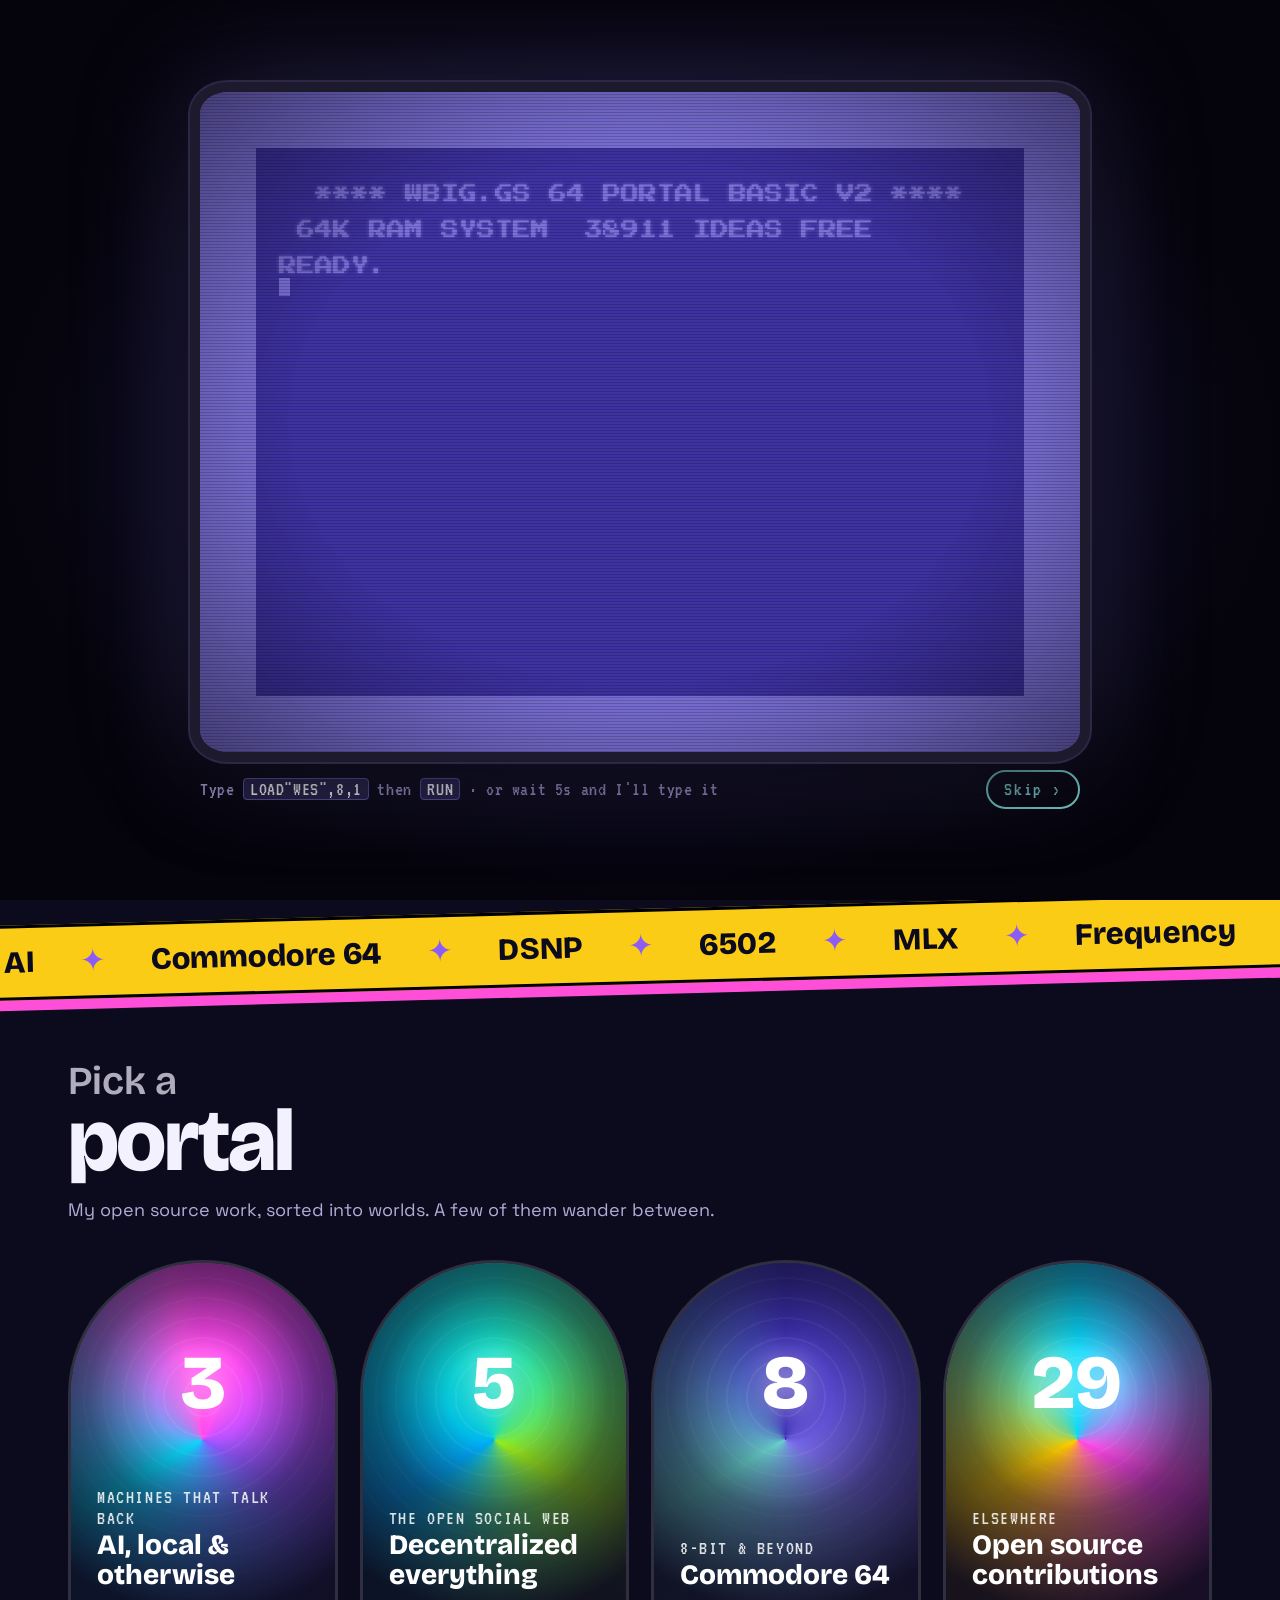
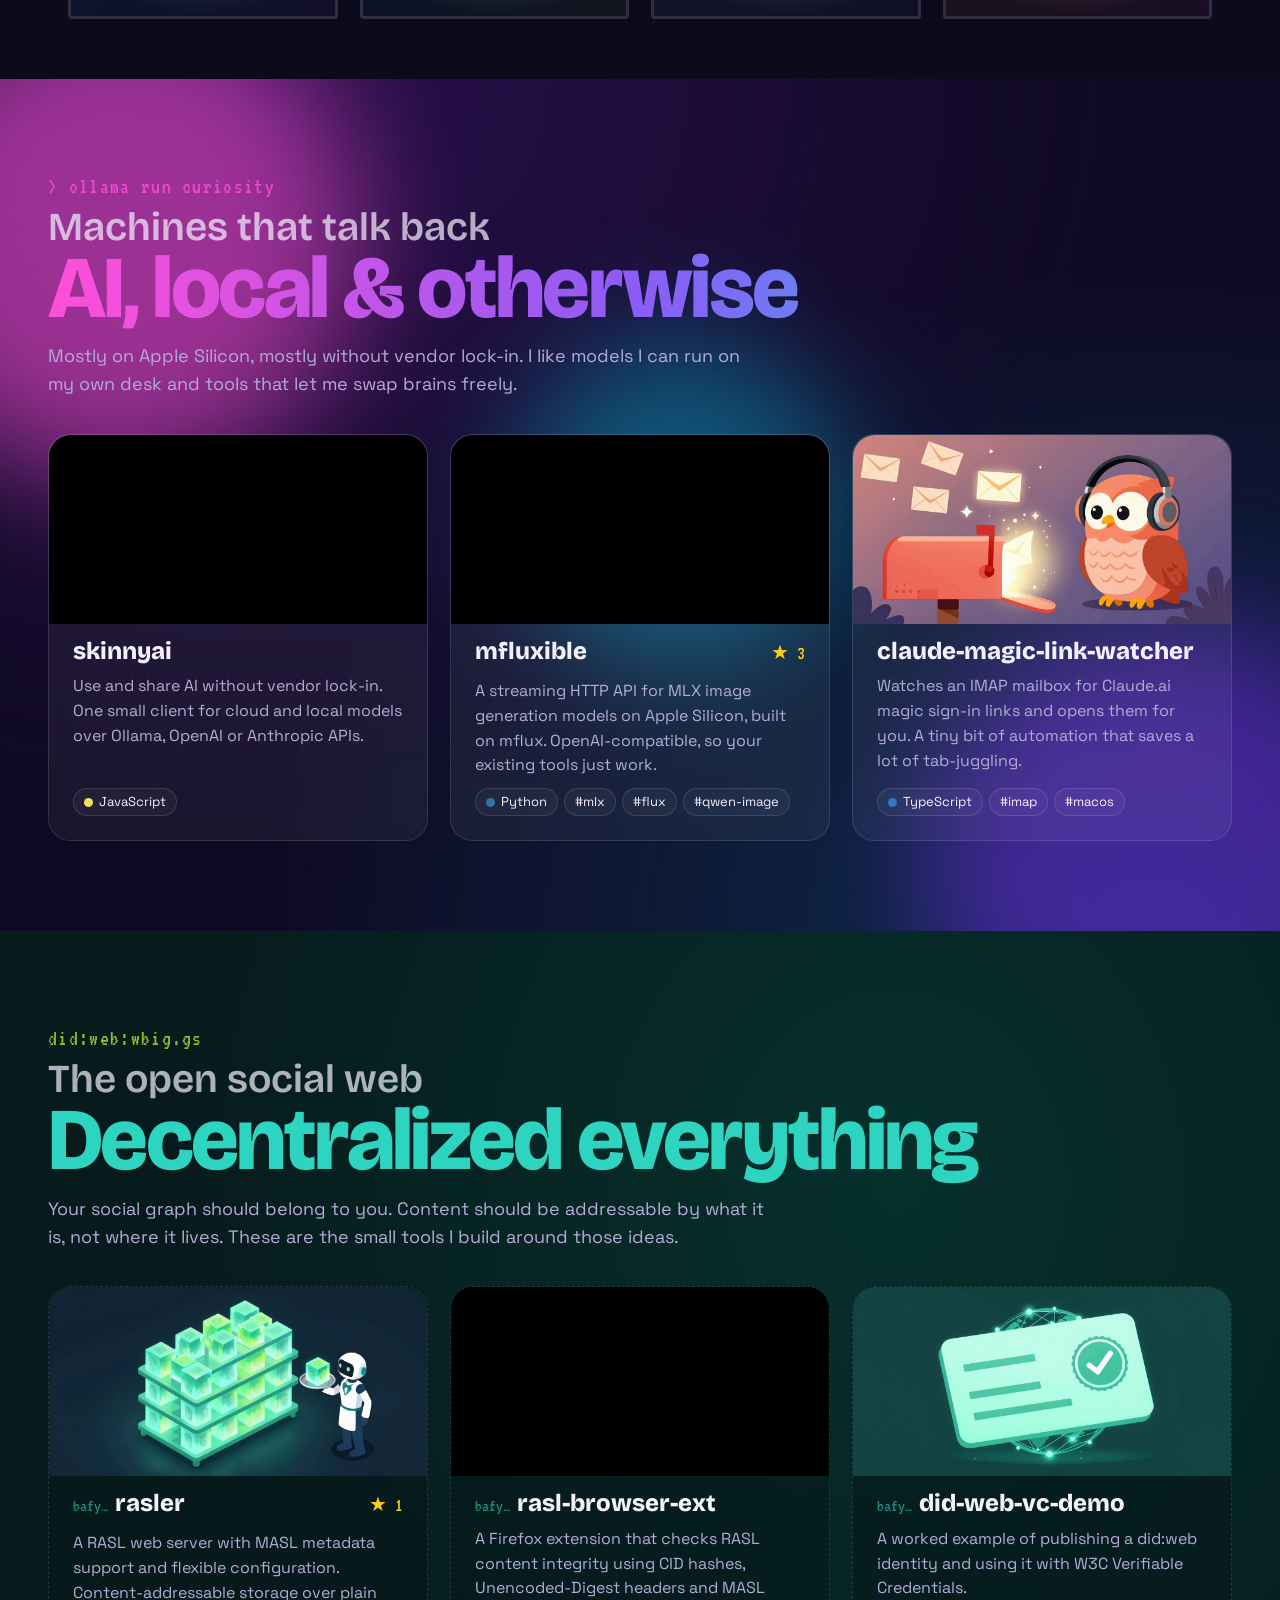
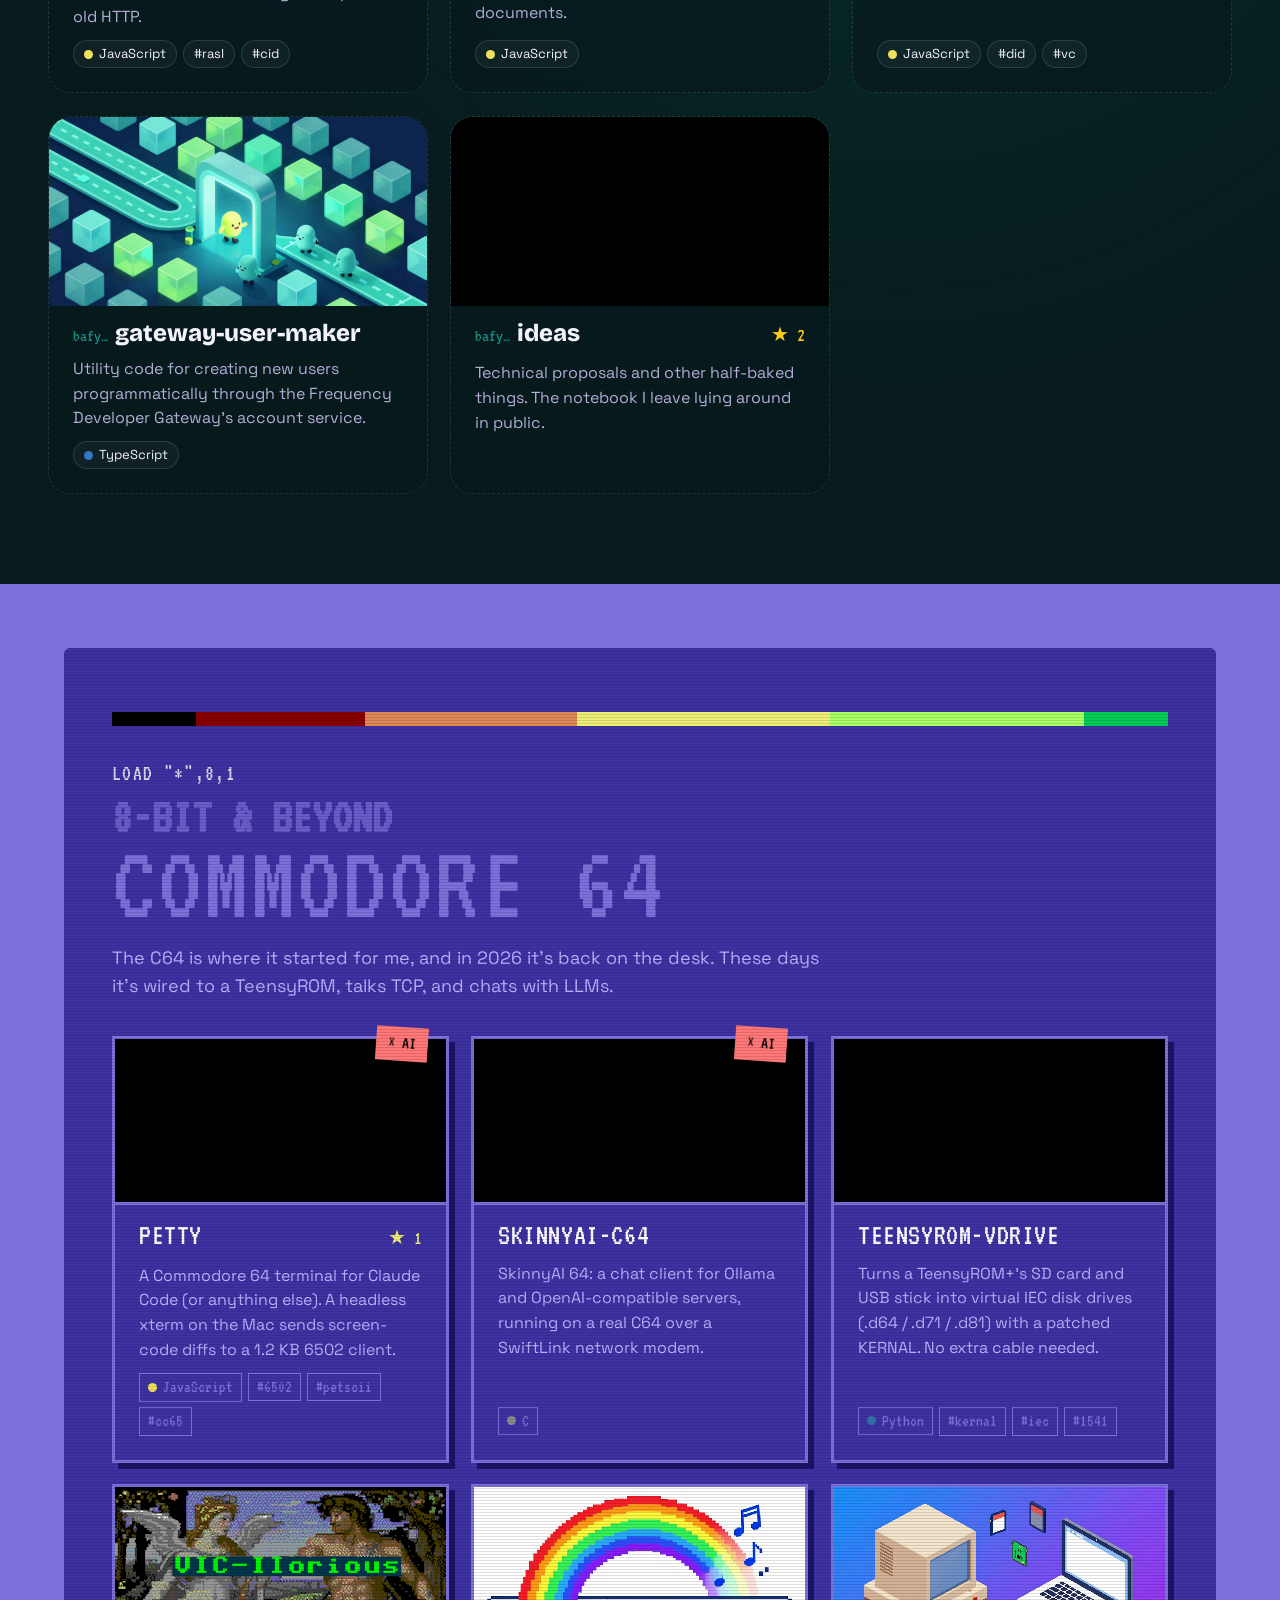
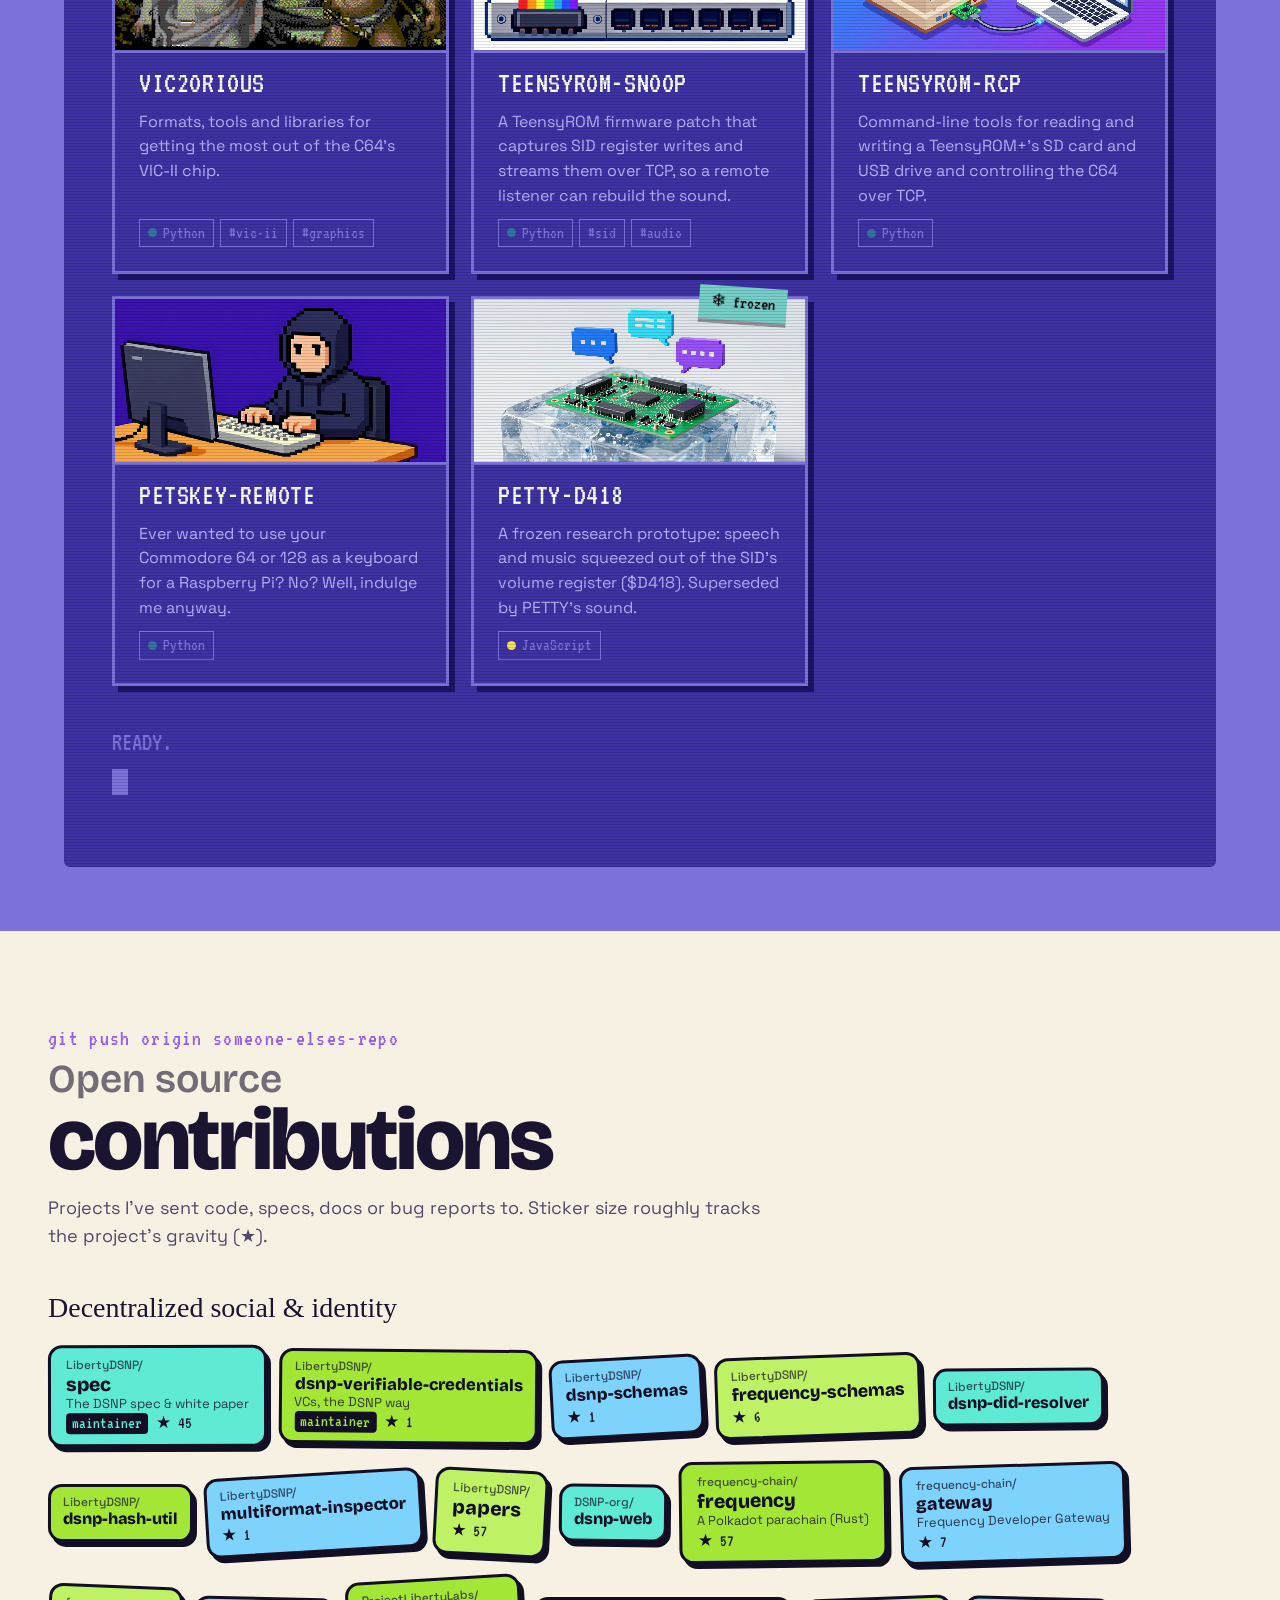
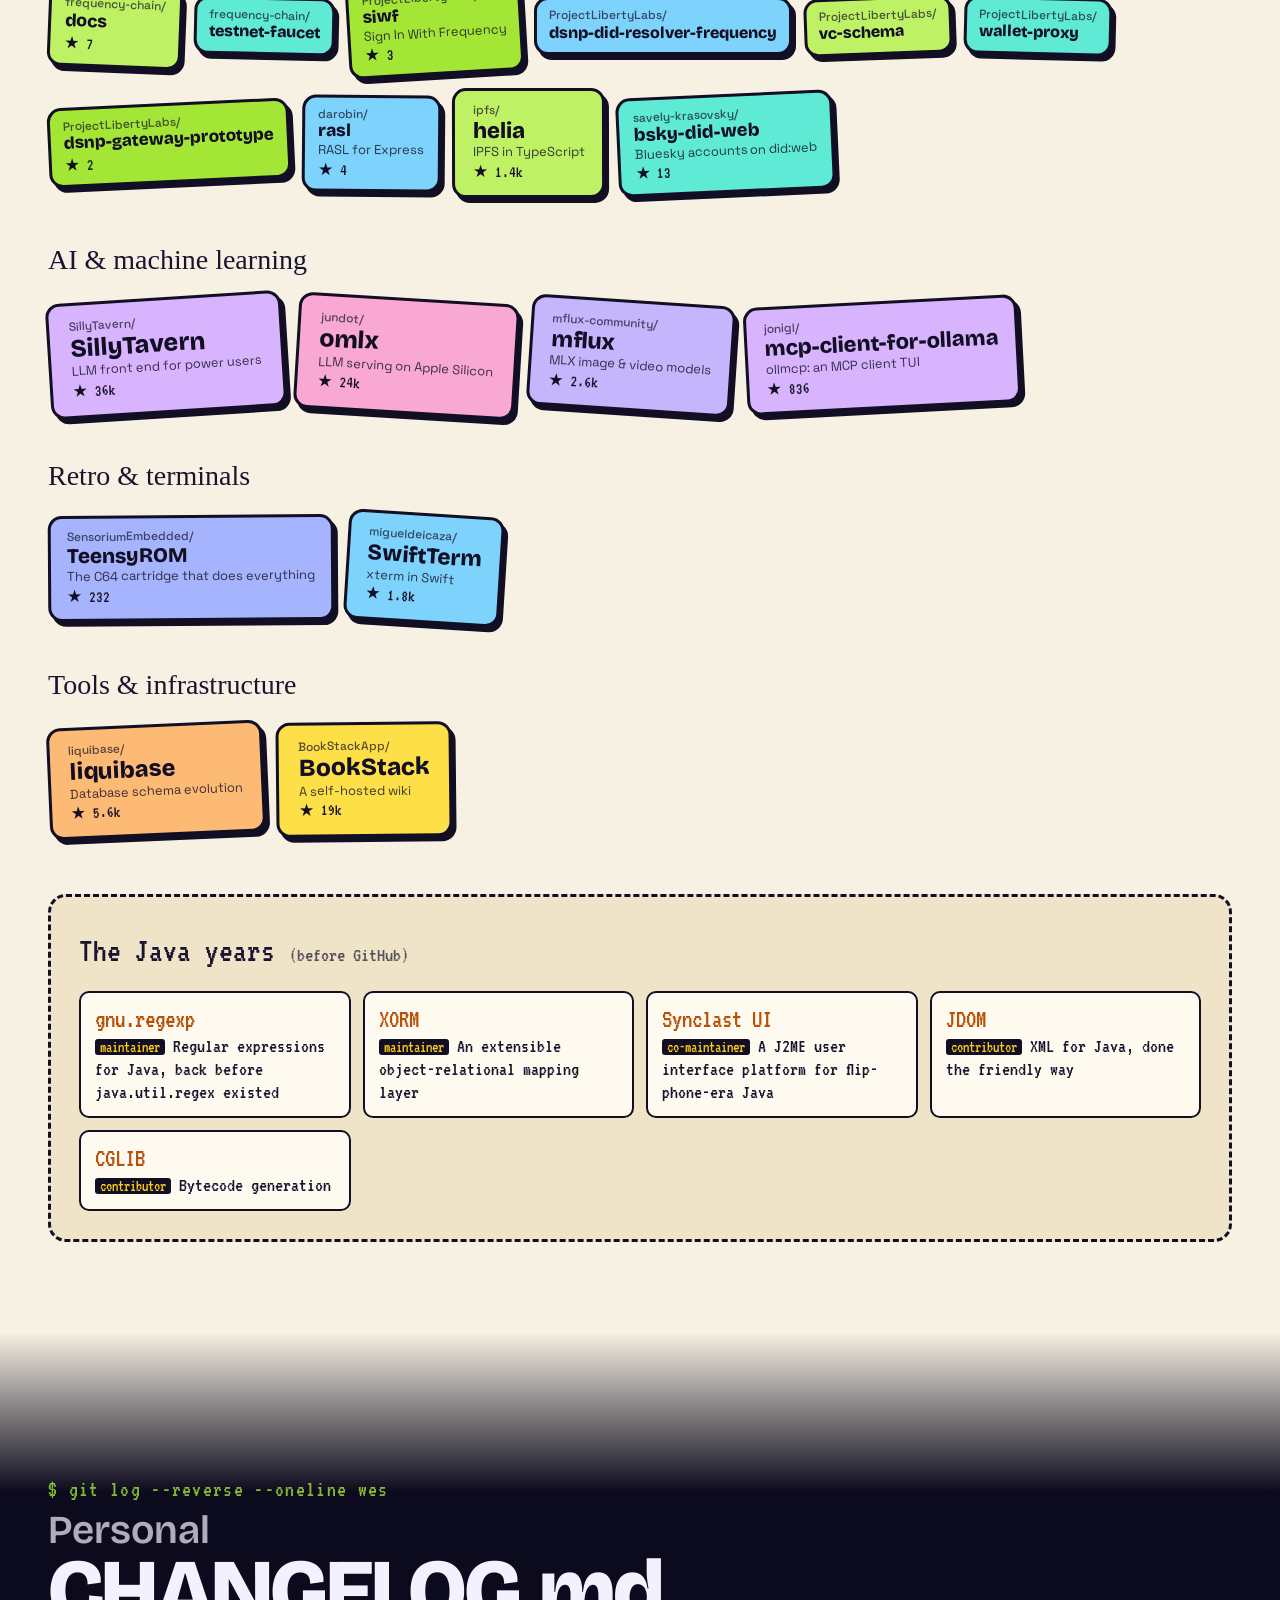
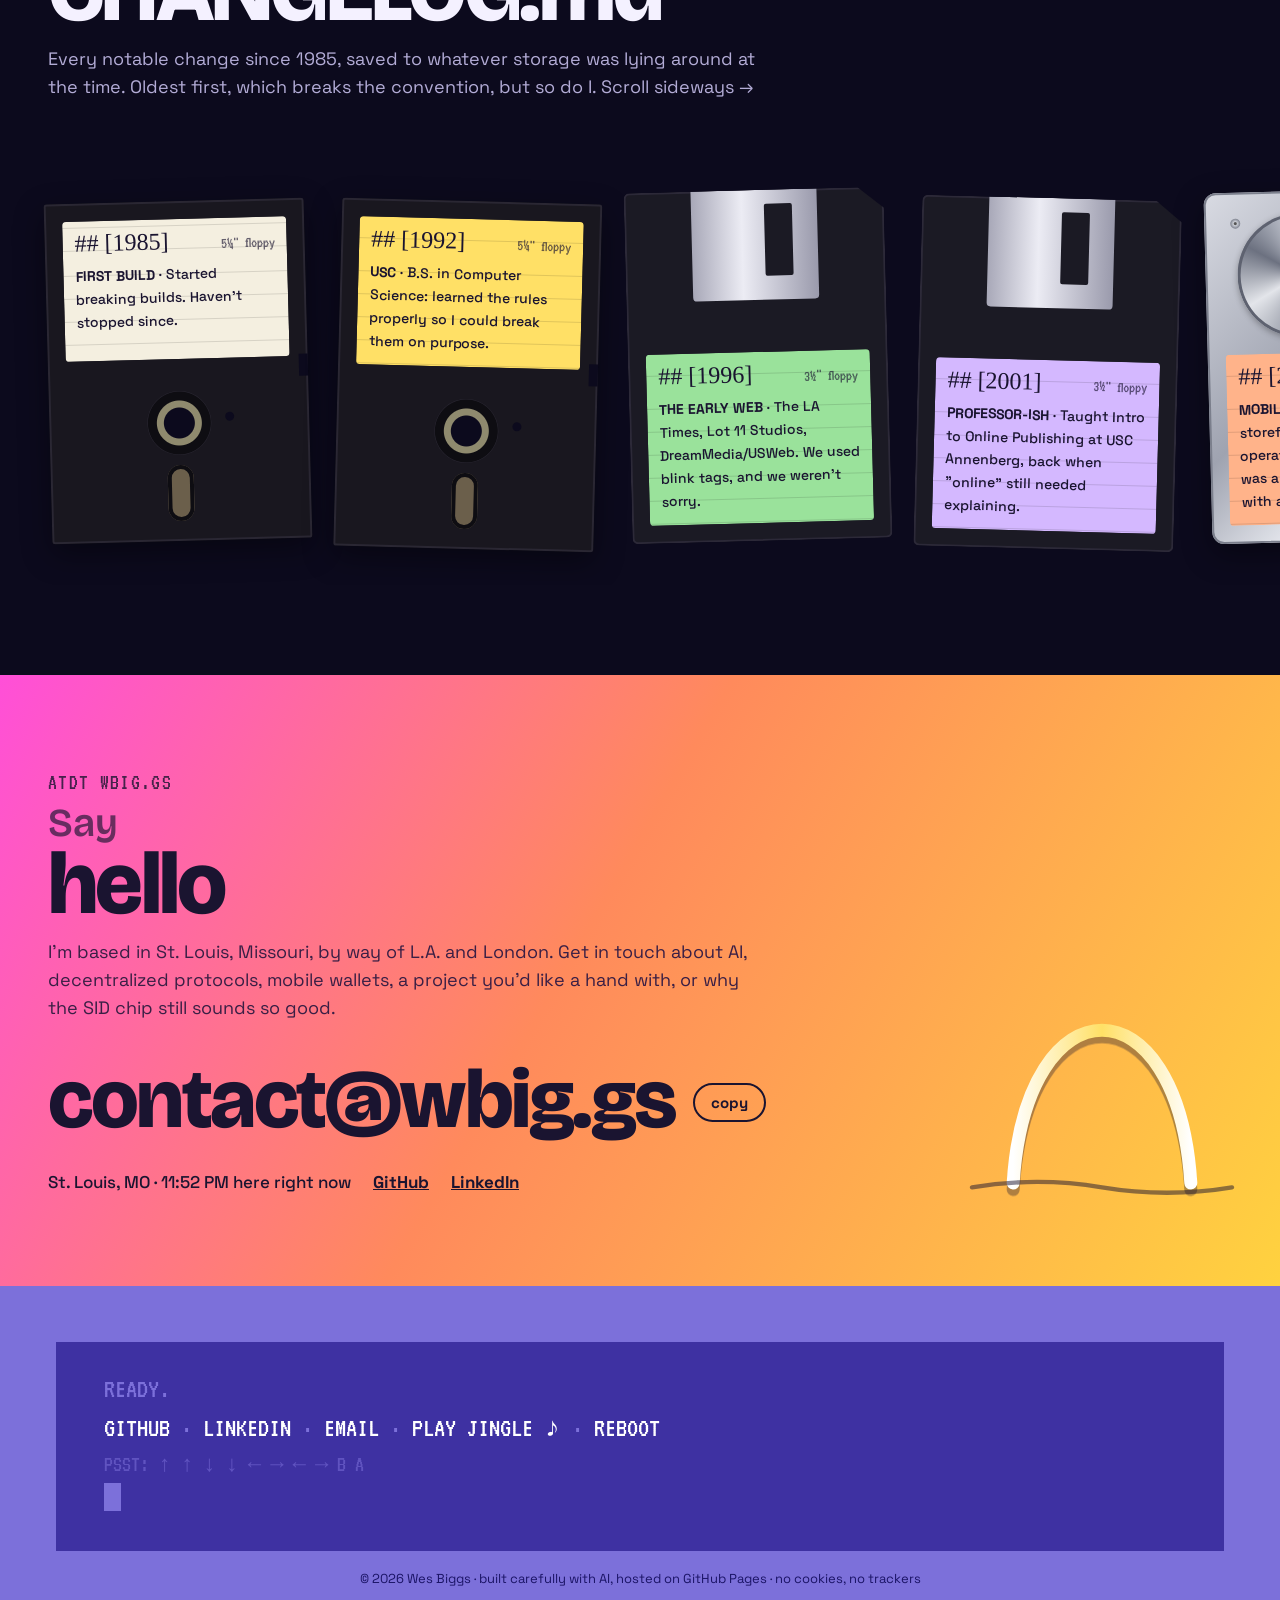
==== index.html @ d10c3c26 "Launch wbig.gs personal portal Static GitHub Pages site for wbig.gs: an interactive C64-style boot s" ====
<!doctype html>
<html lang="en">
<head>
  <meta charset="utf-8">
  <meta name="viewport" content="width=device-width, initial-scale=1">
  <title>Wes Biggs · wbig.gs</title>
  <meta name="description" content="Wes Biggs: founder, architect, and C64 tinkerer. Open source projects in AI, retrocomputing, and the decentralized web.">
  <meta name="theme-color" content="#0c0a1d">
  <meta property="og:title" content="Wes Biggs · wbig.gs">
  <meta property="og:description" content="Breaking builds since 1985. AI, Commodore 64, and the open social web.">
  <meta property="og:url" content="https://wbig.gs/">
  <meta property="og:type" content="website">
  <link rel="icon" href="favicon.svg" type="image/svg+xml">
  <link rel="preconnect" href="https://fonts.googleapis.com">
  <link rel="preconnect" href="https://fonts.gstatic.com" crossorigin>
  <link href="https://fonts.googleapis.com/css2?family=Bricolage+Grotesque:opsz,wght@12..96,400;12..96,600;12..96,800&family=Space+Grotesk:wght@400;500;700&family=VT323&family=Press+Start+2P&family=Permanent+Marker&display=swap" rel="stylesheet">
  <link rel="stylesheet" href="styles.css">
</head>
<body class="booting">

  <!-- ░░ BOOT SEQUENCE ░░ -->
  <div id="boot" class="boot" role="dialog" aria-label="Commodore 64 style boot screen">
    <div class="crt">
      <div class="crt__screen">
        <pre id="bootText"></pre>
      </div>
      <form id="bootForm" class="boot__form" autocomplete="off">
        <input id="bootInput" class="boot__input" aria-label='Type a BASIC command, such as LOAD"WES",8,1 and then RUN'
          autocapitalize="characters" autocorrect="off" spellcheck="false" enterkeyhint="go" maxlength="80">
      </form>
    </div>
    <div class="boot__bar">
      <p class="boot__hint" id="bootHint"></p>
      <button type="button" class="boot__skip" id="bootSkip">Skip ›</button>
    </div>
  </div>

  <a class="skip-link" href="#portals">Skip to projects</a>

  <!-- ░░ HERO ░░ -->
  <header class="hero" id="top">
    <canvas id="raster" class="hero__raster" aria-hidden="true"></canvas>
    <div class="hero__inner">
      <h1 class="hero__name" id="name" aria-label="wbig.gs: Wes Biggs">wbig.gs</h1>
      <div class="hero__body">
        <div class="hero__text">
      <p class="hero__line">
        I <span id="role" class="role">break builds</span><span class="caret">▍</span>
      </p>
      <p class="hero__intro">
        Coder since the 8-bit days. I've co-founded a mobile ad exchange, founded a wallet startup that Snap bought,
        and helped write a protocol for a social web nobody owns. By day I'm CTO at
        <a href="https://zenivize.com" class="inline-link">Zenivize</a>, putting brand promotions into mobile wallets.
        By night I'm running AI models on my desk and teaching a Commodore 64 to talk to them.
      </p>
      <nav class="hero__links" aria-label="Elsewhere">
        <a href="https://github.com/wesbiggs" class="pill pill--gh">GitHub</a>
        <a href="https://www.linkedin.com/in/wesleybiggs" class="pill pill--li">LinkedIn</a>
        <a href="#changelog" class="pill pill--save">CHANGELOG ↓</a>
        <a href="#contact" class="pill pill--hi">Say hello</a>
      </nav>
        </div>
        <figure class="portrait" id="portrait">
          <button class="portrait__disc" type="button" aria-pressed="false" aria-label="Load the high-resolution photo">
            <span class="portrait__frame">
              <img src="assets/wes.webp" alt="Wes Biggs: bald, bearded, glasses, striped shirt, faint smile" width="720" height="720">
              <canvas class="portrait__pixels" aria-hidden="true"></canvas>
            </span>
          </button>
        </figure>
      </div>
    </div>
    <div class="hero__scroll" aria-hidden="true">scroll<br>↓</div>
  </header>

  <!-- ░░ MARQUEE ░░ -->
  <div class="marquee" aria-hidden="true">
    <div class="marquee__track" id="marquee"></div>
  </div>

  <main>
    <!-- ░░ PORTALS ░░ -->
    <section class="portals" id="portals" aria-labelledby="portals-h">
      <h2 id="portals-h" class="section-title"><span>Pick a</span> portal</h2>
      <p class="section-sub">My open source work, sorted into worlds. A few of them wander between.</p>
      <div class="portals__grid" id="portalGrid"></div>
    </section>

    <div id="worlds"></div>

    <!-- ░░ CONTRIBUTIONS ░░ -->
    <section class="world world--contrib" id="contrib" aria-labelledby="contrib-h">
      <div class="world__head">
        <p class="world__eyebrow">git push origin someone-elses-repo</p>
        <h2 id="contrib-h" class="section-title"><span>Open source</span> contributions</h2>
        <p class="section-sub">Projects I've sent code, specs, docs or bug reports to. Sticker size roughly tracks the project's gravity (★).</p>
      </div>
      <div id="contribGroups" class="contrib"></div>

      <div class="vintage">
        <h3 class="vintage__title">The Java years <small>(before GitHub)</small></h3>
        <ul id="vintage" class="vintage__list"></ul>
      </div>
    </section>

    <!-- ░░ PERSONAL CHANGELOG ░░ -->
    <section class="world world--changelog" id="changelog" aria-labelledby="changelog-h">
      <div class="world__head">
        <p class="world__eyebrow">$ git log --reverse --oneline wes</p>
        <h2 id="changelog-h" class="section-title"><span>Personal</span> CHANGELOG.md</h2>
        <p class="section-sub">Every notable change since 1985, saved to whatever storage was lying around at the time. Oldest first, which breaks the convention, but so do I. Scroll sideways →</p>
      </div>
      <ol class="media-row" id="changelogRow" tabindex="0" aria-label="Personal changelog, 1985 to now"></ol>
    </section>

    <!-- ░░ CONTACT ░░ -->
    <section class="world world--contact" id="contact" aria-labelledby="contact-h">
      <div class="contact reveal">
        <div class="contact__text">
          <p class="world__eyebrow">ATDT WBIG.GS</p>
          <h2 id="contact-h" class="section-title"><span>Say</span> hello</h2>
          <p class="section-sub">I'm based in St. Louis, Missouri, by way of L.A. and London. Get in touch about AI, decentralized protocols,
            mobile wallets, a project you'd like a hand with, or why the SID chip still sounds so good.</p>
          <p class="contact__mailrow">
            <a class="contact__mail" href="mailto:contact@wbig.gs">contact@wbig.gs</a>
            <button class="contact__copy" id="copyMail" type="button">copy</button>
          </p>
          <p class="contact__meta">
            <span>St. Louis, MO · <span id="stlTime">Central Time</span></span>
            <a href="https://github.com/wesbiggs">GitHub</a>
            <a href="https://www.linkedin.com/in/wesleybiggs">LinkedIn</a>
          </p>
        </div>
        <svg class="arch" viewBox="0 0 240 240" aria-hidden="true">
          <defs>
            <linearGradient id="steel" x1="0" x2="1">
              <stop offset="0" stop-color="#ffffff"/><stop offset=".5" stop-color="#ffe066"/><stop offset="1" stop-color="#ffffff"/>
            </linearGradient>
          </defs>
          <path class="arch__curve" d="M38 228 C 50 40, 190 40, 202 228" />
          <path class="arch__river" d="M0 232 Q 60 222 120 232 T 240 232" />
        </svg>
      </div>
    </section>
  </main>

  <!-- ░░ FOOTER ░░ -->
  <footer class="footer">
    <div class="footer__screen">
      <p>READY.</p>
      <p>
        <a href="https://github.com/wesbiggs">GITHUB</a> ·
        <a href="https://www.linkedin.com/in/wesleybiggs">LINKEDIN</a> ·
        <a href="mailto:contact@wbig.gs">EMAIL</a> ·
        <button id="jingle" class="linkish" type="button">PLAY JINGLE ♪</button> ·
        <button id="reboot" class="linkish" type="button">REBOOT</button>
      </p>
      <p class="footer__egg">psst: ↑ ↑ ↓ ↓ ← → ← → B A</p>
      <p><span class="cursor-block"></span></p>
    </div>
    <p class="footer__small">© <span id="yr"></span> Wes Biggs · built carefully with AI, hosted on GitHub Pages · no cookies, no trackers</p>
  </footer>

  <noscript>
    <style>.boot{display:none}body.booting{overflow:auto}</style>
    <p class="noscript">This page is happier with JavaScript, but everything lives at <a href="https://github.com/wesbiggs?tab=repositories">github.com/wesbiggs</a>.</p>
  </noscript>

  <script src="data.js"></script>
  <script src="c64.js"></script>
  <script src="app.js"></script>
</body>
</html>
---- styles.css ----
/* ───────────────────────── wbig.gs ───────────────────────── */
:root {
  --bg: #0c0a1d;
  --bg-2: #15112e;
  --ink: #f4f1ff;
  --muted: #b3acd6;
  --line: rgba(255, 255, 255, 0.12);

  --c64-blue: #3e31a2;
  --c64-light: #7c70da;
  --c64-cyan: #75cec8;

  --hot: #ff4fd8;
  --violet: #8b5cf6;
  --cyan: #22d3ee;
  --teal: #2dd4bf;
  --lime: #a3e635;
  --orange: #fb923c;
  --yellow: #facc15;
  --coral: #ff6b6b;

  --rainbow: linear-gradient(90deg, #ff4f6d, #ff9f43, #ffe066, #6ee7a8, #22d3ee, #8b5cf6, #ff4fd8);

  --display: "Bricolage Grotesque", "Space Grotesk", system-ui, sans-serif;
  --body: "Space Grotesk", system-ui, -apple-system, sans-serif;
  --retro: "VT323", ui-monospace, monospace;
  --marker: "Permanent Marker", "Comic Sans MS", cursive;

  --radius: 22px;
  --gutter: clamp(16px, 4vw, 48px);
  color-scheme: dark;
}

*, *::before, *::after { box-sizing: border-box; }
html { scroll-behavior: smooth; }
body {
  margin: 0;
  background: var(--bg);
  color: var(--ink);
  font-family: var(--body);
  font-size: 17px;
  line-height: 1.55;
  overflow-x: hidden;
  -webkit-font-smoothing: antialiased;
}
body.booting { overflow: hidden; }
a { color: inherit; }
img { max-width: 100%; }
::selection { background: var(--hot); color: #000; }

.skip-link {
  position: absolute; left: -999px; top: 8px; z-index: 100;
  background: var(--yellow); color: #000; padding: 8px 14px; border-radius: 8px;
}
.skip-link:focus { left: 8px; }
:focus-visible { outline: 3px solid var(--yellow); outline-offset: 3px; border-radius: 6px; }

/* ───────── Boot sequence ───────── */
.boot {
  position: fixed; inset: 0; z-index: 50;
  display: grid; place-items: center; align-content: center; gap: 18px;
  background: radial-gradient(ellipse at center, #1a1640 0%, #05040c 70%);
  padding: 16px;
}
.boot.is-gone { display: none; }
.crt {
  width: min(880px, 100%);
  aspect-ratio: 4 / 3;
  max-height: 78vh;
  background: var(--c64-light);
  padding: clamp(18px, 5%, 56px);
  border-radius: 28px / 22px;
  box-shadow:
    0 0 0 10px #1d1a2e,
    0 0 0 12px #2b2745,
    0 30px 80px rgba(0, 0, 0, 0.7),
    0 0 120px rgba(124, 112, 218, 0.35);
  position: relative;
  overflow: hidden;
}
.crt::after { /* scanlines + vignette */
  content: ""; position: absolute; inset: 0; pointer-events: none;
  background:
    repeating-linear-gradient(0deg, rgba(0,0,0,.18) 0 1px, transparent 1px 3px),
    radial-gradient(ellipse at center, transparent 55%, rgba(0,0,0,.45) 100%);
  mix-blend-mode: multiply;
}
.crt__screen {
  height: 100%;
  container-type: size;
  background: var(--c64-blue);
  color: var(--c64-light);
  /* 40 columns x 25 rows of square 8x8 cells, scaled to whatever size the screen is */
  font-family: "Press Start 2P", var(--retro);
  padding: 2.5% 3%;
  overflow: hidden;
  text-shadow: 0 0 4px rgba(124, 112, 218, 0.7);
  animation: flicker 0.12s infinite alternate;
}
.crt__screen pre {
  margin: 0; font-family: inherit; white-space: pre; text-transform: uppercase;
  font-size: min(calc(100cqw / 40), calc(100cqh / 25)); line-height: 1;
}
.crt__screen .cur {
  display: inline-block; width: 0.6em; height: 1em; vertical-align: -0.12em;
  background: currentColor; animation: blink 1s steps(1) infinite;
}
@keyframes flicker { from { opacity: .97 } to { opacity: 1 } }
@keyframes blink { 50% { opacity: 0 } }
.boot__form { position: absolute; inset: 0; z-index: 2; margin: 0; }
.boot__input { /* invisible, but it's what you're typing into (and what summons a phone keyboard) */
  position: absolute; inset: 0; width: 100%; height: 100%; opacity: 0; border: 0; padding: 0;
  font-size: 16px; color: transparent; caret-color: transparent; background: transparent; cursor: text;
}
.boot__bar {
  width: min(880px, 100%); display: flex; align-items: center; justify-content: space-between; gap: 8px 20px; flex-wrap: wrap;
  font-family: var(--retro); font-size: 20px; color: #9d96c9;
}
.boot__hint { margin: 0; letter-spacing: .03em; min-height: 1.2em; }
.boot__hint kbd { font: inherit; color: #fff; background: rgba(124,112,218,.25); border: 1px solid rgba(124,112,218,.6); border-radius: 4px; padding: 0 6px; white-space: nowrap; }
.boot__skip {
  font: inherit; letter-spacing: .08em; color: var(--c64-cyan); background: none; cursor: pointer;
  border: 2px solid currentColor; border-radius: 999px; padding: 2px 16px; margin-left: auto;
  transition: background .2s, color .2s;
}
.boot__skip:hover, .boot__skip:focus-visible { background: var(--c64-cyan); color: #0c0a1d; }

/* power-off: squash to a line, then a dot, then fade */
.boot.is-off .crt { animation: crtOff .55s cubic-bezier(.7,0,.3,1) forwards; }
.boot.is-off .boot__bar { opacity: 0; transition: opacity .2s; }
.boot.is-off { animation: fadeOut .4s .5s forwards; pointer-events: none; }
@keyframes crtOff {
  0%   { transform: scale(1, 1); filter: brightness(1); }
  45%  { transform: scale(1.02, .006); filter: brightness(4); }
  80%  { transform: scale(.002, .006); filter: brightness(8); }
  100% { transform: scale(0, 0); filter: brightness(10); }
}
@keyframes fadeOut { to { opacity: 0; visibility: hidden; } }

/* ───────── Hero ───────── */
.hero {
  position: relative;
  min-height: 100svh;
  display: grid;
  align-items: center;
  padding: 90px var(--gutter) 70px;
  overflow: hidden;
  isolation: isolate;
}
.hero__raster { position: absolute; inset: 0; width: 100%; height: 100%; z-index: -1; opacity: .45; }
.hero::after { /* fade to page */
  content: ""; position: absolute; inset: auto 0 0 0; height: 30%; z-index: -1;
  background: linear-gradient(transparent, var(--bg));
}
.hero__inner { max-width: 1100px; margin: 0 auto; width: 100%; }
.hero__name {
  font-family: var(--display);
  font-weight: 800;
  font-size: clamp(56px, 17.5vw, 210px);
  line-height: .9;
  letter-spacing: -0.04em;
  margin: 0 0 18px;
  white-space: nowrap;
  cursor: default;
  width: fit-content;
}
.hero__name:focus-visible { outline-offset: 10px; }
.wobble { display: inline-flex; align-items: baseline; filter: drop-shadow(0 7px 0 rgba(0,0,0,.4)); }
.wobble .ch {
  display: inline-block;
  background: var(--rainbow);
  background-size: 700% 100%;
  -webkit-background-clip: text; background-clip: text;
  color: transparent;
  animation: slide 10s linear infinite, float 3.2s ease-in-out infinite;
  animation-delay: calc(var(--i) * -0.45s), calc(var(--i) * -0.3s);
  transition: transform .25s cubic-bezier(.3,1.6,.5,1);
  padding-bottom: .08em;
}
/* wbig.gs  ->  Wes Biggs */
.sw { display: inline-block; position: relative; perspective: 600px; width: var(--wa, auto); transition: width .45s cubic-bezier(.6,0,.2,1); }
.sw > .ch { transition: transform .5s cubic-bezier(.3,1.4,.5,1), opacity .3s; }
.sw > .ch--up { position: absolute; left: 0; top: 0; }
.is-wes .sw { width: var(--wb, auto); }
.sw > .ch--up { opacity: 0; transform: rotateY(90deg); }
.ins, .dot { display: inline-flex; overflow: hidden; padding-bottom: .12em; margin-bottom: -.12em; }
.ins { max-width: 0; opacity: 0; transition: max-width .55s cubic-bezier(.6,0,.2,1), opacity .35s; }
.gap { display: inline-block; width: .24em; }
.dot { max-width: .4em; transition: max-width .4s .1s cubic-bezier(.6,0,.2,1), opacity .25s; }
.is-wes .sw > .ch:not(.ch--up) { opacity: 0; transform: rotateY(-90deg); }
.is-wes .sw > .ch--up { opacity: 1; transform: none; }
.is-wes .ins { max-width: 1.6em; opacity: 1; transition-delay: .15s; }
.is-wes .dot { max-width: 0; opacity: 0; transition-delay: 0s; }
@keyframes slide { to { background-position: 700% 0; } }
@keyframes float { 50% { translate: 0 -0.05em; } }

.hero__line {
  font-family: var(--display); font-weight: 600;
  font-size: clamp(26px, 4.4vw, 52px); margin: 0 0 18px; line-height: 1.15;
}
.role {
  background: linear-gradient(90deg, var(--yellow), var(--orange));
  -webkit-background-clip: text; background-clip: text; color: transparent;
}
.caret { color: var(--yellow); animation: blink 1s steps(1) infinite; margin-left: 2px; }
.hero__intro { max-width: 62ch; color: var(--muted); text-shadow: 0 1px 12px var(--bg), 0 0 2px var(--bg); font-size: clamp(17px, 1.6vw, 20px); margin: 0 0 28px; }
.inline-link { color: var(--ink); text-decoration-color: var(--hot); text-decoration-thickness: 2px; text-underline-offset: 3px; }
.inline-link:hover { color: var(--hot); }
.hero__links { display: flex; flex-wrap: wrap; gap: 12px; }
.pill {
  --c: var(--ink);
  display: inline-flex; align-items: center; gap: 8px;
  padding: 10px 20px; border-radius: 999px;
  border: 2px solid var(--c); color: var(--c);
  text-decoration: none; font-weight: 700;
  transition: transform .2s, background .2s, color .2s, box-shadow .2s;
}
.pill:hover { background: var(--c); color: #0c0a1d; transform: translateY(-3px) rotate(-2deg); box-shadow: 0 8px 0 rgba(0,0,0,.35); }
.pill--gh { --c: var(--cyan); }
.pill--li { --c: var(--hot); }
.pill--save { --c: var(--yellow); }
.pill--hi { --c: var(--lime); }
.hero__scroll {
  position: absolute; bottom: 22px; left: 50%; translate: -50% 0;
  font-family: var(--retro); font-size: 18px; text-align: center; color: var(--muted); line-height: 1;
  animation: bob 2s ease-in-out infinite;
}
@keyframes bob { 50% { transform: translateY(8px); } }

/* ───────── Portrait: C64 multicolor until you load the hi-res ───────── */
.hero__body { display: grid; grid-template-columns: minmax(0, 1fr) auto; gap: 24px clamp(24px, 5vw, 64px); align-items: center; }
.portrait { margin: 0; display: grid; justify-items: center; gap: 12px; }
.portrait__disc {
  --size: clamp(200px, 24vw, 300px);
  position: relative; width: var(--size); aspect-ratio: 1; padding: 0; border: 0; border-radius: 50%;
  background: none; cursor: pointer; isolation: isolate;
  transition: transform .4s cubic-bezier(.3,1.6,.5,1);
}
.portrait__disc::before { /* the border: C64 light blue at rest, tape-loading stripes while loading */
  content: ""; position: absolute; inset: -14px; z-index: -1; border-radius: 50%;
  background: var(--c64-light);
  box-shadow: 0 0 0 4px var(--bg), 0 0 60px rgba(124,112,218,.45);
}
.portrait__disc::after { /* scanlines over everything */
  content: ""; position: absolute; inset: 0; border-radius: 50%; pointer-events: none;
  background: repeating-linear-gradient(0deg, rgba(0,0,0,.16) 0 1px, transparent 1px 3px);
  transition: opacity .6s;
}
.portrait__frame { position: absolute; inset: 0; border-radius: 50%; overflow: hidden; background: #e9e9ee; }
.portrait__disc img, .portrait__pixels { position: absolute; inset: 0; width: 100%; height: 100%; display: block; }
.portrait__disc img { transform: scale(1.3) translateY(4%); }
.portrait__pixels {
  image-rendering: pixelated; image-rendering: crisp-edges;
  clip-path: inset(0 0 0 0);
  transition: clip-path 1.1s steps(18, end);
}
.portrait.is-loading.is-hires .portrait__disc::before {
  background: repeating-linear-gradient(0deg, #ff7777 0 7px, #eeee77 7px 13px, #0088ff 13px 21px, #aaff66 21px 26px, #cc44cc 26px 33px, #3e31a2 33px 40px);
  background-size: 100% 80px;
  animation: tape .18s steps(4) infinite;
}
.portrait.is-hires .portrait__pixels { clip-path: inset(100% 0 0 0); }
.portrait.is-hires .portrait__disc::after { opacity: 0; }
.portrait.is-hires .portrait__disc { transform: rotate(-3deg) scale(1.03); }
.portrait.is-hires .portrait__disc::before { background: var(--rainbow); }
@keyframes tape { to { background-position: 0 80px; } }
@media (max-width: 760px) {
  .hero__body { grid-template-columns: 1fr; }
  .portrait { grid-row: 1; justify-items: start; }
  .portrait__disc { --size: 180px; margin: 14px; }
}

/* ───────── Marquee ───────── */
.marquee {
  overflow: hidden; border-block: 3px solid #000;
  background: var(--yellow); color: #0c0a1d;
  transform: rotate(-1.5deg) scale(1.03);
  margin: 10px 0 40px;
  box-shadow: 0 10px 0 var(--hot);
}
.marquee__track {
  display: flex; width: max-content; gap: 0;
  font-family: var(--display); font-weight: 800; font-size: clamp(20px, 3vw, 30px);
  padding: 10px 0; white-space: nowrap;
  animation: marquee 40s linear infinite;
}
.marquee__track span { padding: 0 22px; }
.marquee__track span:nth-child(even) { color: var(--violet); }
.marquee:hover .marquee__track { animation-play-state: paused; }
@keyframes marquee { to { transform: translateX(-50%); } }

/* ───────── Section titles ───────── */
.section-title {
  font-family: var(--display); font-weight: 800;
  font-size: clamp(40px, 7vw, 88px); line-height: .95; letter-spacing: -0.03em;
  margin: 0 0 12px;
}
.section-title span { display: block; font-size: .45em; font-weight: 600; letter-spacing: 0; opacity: .7; }
.section-sub { color: var(--muted); max-width: 60ch; margin: 0 0 36px; font-size: 18px; }

/* ───────── Portals ───────── */
.portals { padding: 40px var(--gutter) 60px; max-width: 1240px; margin: 0 auto; }
.portals__grid { display: grid; grid-template-columns: repeat(auto-fit, minmax(220px, 1fr)); gap: 22px; }
.portal {
  --a: var(--hot); --b: var(--violet); --c: var(--cyan);
  position: relative; display: flex; flex-direction: column; justify-content: flex-end;
  aspect-ratio: 3 / 4; min-height: 280px;
  border-radius: 999px 999px 26px 26px;
  padding: 26px; text-decoration: none; color: #fff;
  overflow: hidden; isolation: isolate;
  border: 3px solid rgba(255,255,255,.15);
  transition: transform .4s cubic-bezier(.2,1.4,.4,1), border-color .3s;
}
.portal::before { /* swirl */
  content: ""; position: absolute; inset: -50%; z-index: -2;
  background: conic-gradient(from 0deg, var(--a), var(--b), var(--c), var(--a));
  animation: spin 14s linear infinite;
  filter: saturate(1.2);
}
.portal::after { /* depth */
  content: ""; position: absolute; inset: 0; z-index: -1;
  background:
    radial-gradient(circle at 50% 38%, rgba(12,10,29,.0) 0 18%, rgba(12,10,29,.55) 45%, rgba(12,10,29,.95) 85%),
    repeating-radial-gradient(circle at 50% 38%, transparent 0 18px, rgba(255,255,255,.06) 18px 20px);
}
.portal:hover, .portal:focus-visible { transform: translateY(-10px) scale(1.03); border-color: #fff; }
.portal:hover::before { animation-duration: 2.5s; }
.portal__count {
  position: absolute; top: 34%; left: 50%; translate: -50% -50%;
  font-family: var(--display); font-weight: 800; font-size: 76px; line-height: 1;
  text-shadow: 0 0 30px rgba(255,255,255,.6);
  transition: transform .4s;
}
.portal:hover .portal__count { transform: scale(1.2) rotate(-8deg); }
.portal__label { font-family: var(--retro); font-size: 20px; line-height: 1.05; letter-spacing: .08em; text-transform: uppercase; opacity: .85; }
.portal__title { font-family: var(--display); font-weight: 800; font-size: 28px; line-height: 1.05; margin: 2px 0 0; }
@keyframes spin { to { transform: rotate(1turn); } }

.portal--ai    { --a: #ff4fd8; --b: #8b5cf6; --c: #22d3ee; }
.portal--c64   { --a: #3e31a2; --b: #7c70da; --c: #75cec8; }
.portal--dweb  { --a: #2dd4bf; --b: #a3e635; --c: #0ea5e9; }
.portal--fresh { --a: #ff6b6b; --b: #ffe066; --c: #ff4fd8; }
.portal--contrib { --a: #22d3ee; --b: #ff4fd8; --c: #facc15; }

/* ───────── Worlds (category sections) ───────── */
.world {
  position: relative; isolation: isolate;
  padding: 90px var(--gutter);
  overflow: hidden;
}
.world__head, .cards, .contrib, .vintage { max-width: 1240px; margin-left: auto; margin-right: auto; }
.world__eyebrow { font-family: var(--retro); font-size: 22px; letter-spacing: .06em; margin: 0 0 6px; opacity: .8; }
.world__bg { position: absolute; inset: 0; z-index: -1; width: 100%; height: 100%; }

.cards { display: grid; grid-template-columns: repeat(auto-fill, minmax(290px, 1fr)); gap: 22px; perspective: 1200px; }
.card {
  --accent: var(--hot);
  position: relative;
  display: flex; flex-direction: column; gap: 10px;
  padding: 24px; border-radius: var(--radius);
  background: rgba(255,255,255,.05);
  border: 1px solid var(--line);
  backdrop-filter: blur(8px); -webkit-backdrop-filter: blur(8px);
  text-decoration: none; color: inherit;
  transform-style: preserve-3d;
  transition: transform .25s ease-out, border-color .3s, box-shadow .3s;
  will-change: transform;
}
.card::before { /* cursor spotlight */
  content: ""; position: absolute; inset: 0; border-radius: inherit; pointer-events: none;
  background: radial-gradient(400px circle at var(--mx, 50%) var(--my, 50%), color-mix(in srgb, var(--accent) 30%, transparent), transparent 45%);
  opacity: 0; transition: opacity .3s;
}
.card:hover::before, .card:focus-visible::before { opacity: 1; }
.card:hover { border-color: var(--accent); box-shadow: 0 20px 50px -20px var(--accent); }
.card__img {
  margin: -24px -24px 4px; aspect-ratio: 2 / 1; overflow: hidden;
  border-radius: var(--radius) var(--radius) 0 0; background: #000;
}
.card__img img { width: 100%; height: 100%; object-fit: cover; display: block; transition: transform .5s ease; }
.card:hover .card__img img { transform: scale(1.06); }
.world--c64 .card__img { border-radius: 0; margin: -24px -24px 4px; border-bottom: 3px solid var(--c64-light); image-rendering: pixelated; }
.card__top { display: flex; align-items: baseline; justify-content: space-between; gap: 10px; }
.card__name { font-family: var(--display); font-weight: 800; font-size: 24px; line-height: 1.1; margin: 0; word-break: break-word; }
.card__stars { font-family: var(--retro); font-size: 20px; color: var(--yellow); white-space: nowrap; }
.card__desc { margin: 0; color: var(--muted); font-size: 16px; flex: 1; }
.card__meta { display: flex; flex-wrap: wrap; gap: 6px; align-items: center; font-size: 13px; }
.chip {
  display: inline-flex; align-items: center; gap: 6px;
  padding: 3px 10px; border-radius: 999px; border: 1px solid var(--line);
  background: rgba(255,255,255,.04); white-space: nowrap;
}
.chip i { width: 9px; height: 9px; border-radius: 50%; background: var(--lc, #aaa); display: inline-block; }
.badge {
  position: absolute; top: -12px; right: 18px;
  font-family: var(--marker); font-size: 15px; padding: 3px 12px; border-radius: 8px; z-index: 2;
  background: var(--hot); color: #fff; transform: rotate(4deg);
  box-shadow: 0 4px 0 rgba(0,0,0,.35);
}
.badge--frozen { background: var(--c64-cyan); color: #0c0a1d; }
.card__updated { margin-left: auto; color: var(--muted); opacity: .8; }

/* AI world: liquid neon */
.world--ai { background: radial-gradient(ellipse at 20% 0%, #2a0f4d 0%, transparent 60%), radial-gradient(ellipse at 90% 100%, #0b2d4d 0%, transparent 55%), #0f0a24; }
.world--ai .section-title { background: linear-gradient(90deg, var(--hot), var(--violet), var(--cyan)); -webkit-background-clip: text; background-clip: text; color: transparent; }
.world--ai .section-title span { color: var(--ink); -webkit-text-fill-color: var(--ink); }
.world--ai .world__eyebrow { color: var(--hot); }
.blobs { position: absolute; inset: 0; z-index: -1; filter: blur(60px); opacity: .55; }
.blobs b { position: absolute; width: 38vmax; height: 38vmax; border-radius: 50%; mix-blend-mode: screen; animation: drift 22s ease-in-out infinite alternate; }
.blobs b:nth-child(1) { background: #ff4fd8; top: -10%; left: -10%; }
.blobs b:nth-child(2) { background: #6d28d9; bottom: -20%; right: -10%; animation-delay: -7s; }
.blobs b:nth-child(3) { background: #0891b2; top: 30%; left: 40%; width: 26vmax; height: 26vmax; animation-delay: -12s; }
@keyframes drift { to { transform: translate(12vw, 8vh) scale(1.2); } }
.world--ai .card { --accent: var(--hot); }
.world--ai .card:nth-child(3n+2) { --accent: var(--cyan); }
.world--ai .card:nth-child(3n+3) { --accent: var(--violet); }

/* C64 world: you know the one */
.world--c64 {
  background: var(--c64-light);
  padding: clamp(28px, 5vw, 64px);
}
.world--c64 .c64-screen {
  background: var(--c64-blue); color: var(--c64-light);
  padding: clamp(36px, 5vw, 70px) var(--gutter);
  border-radius: 6px;
  position: relative; overflow: hidden;
}
.world--c64 .c64-screen::after {
  content: ""; position: absolute; inset: 0; pointer-events: none;
  background: repeating-linear-gradient(0deg, rgba(0,0,0,.12) 0 1px, transparent 1px 3px);
}
.world--c64 .section-title, .world--c64 .card__name { font-family: var(--retro); font-weight: 400; text-transform: uppercase; letter-spacing: .02em; }
.world--c64 .section-title { font-size: clamp(48px, 9vw, 110px); line-height: .85; }
.world--c64 .section-sub, .world--c64 .card__desc { color: #b9b1ff; }
.world--c64 .world__eyebrow { color: #fff; }
.raster-strip { height: 14px; margin: 0 0 30px; background: linear-gradient(90deg, #000 0 4%, #880000 4% 12%, #dd8855 12% 22%, #eeee77 22% 34%, #aaff66 34% 46%, #00cc55 46% 56%, #aaffee 56% 66%, #0088ff 66% 78%, #cc44cc 78% 88%, #ff7777 88% 96%, #000 96%); background-size: 200% 100%; animation: slide 6s linear infinite; image-rendering: pixelated; }
.world--c64 .card {
  --accent: #fff;
  background: var(--c64-blue);
  border: 3px solid var(--c64-light); border-radius: 0;
  backdrop-filter: none;
  box-shadow: 6px 6px 0 #1b1466;
}
.world--c64 .card:hover { border-color: #fff; box-shadow: 10px 10px 0 #1b1466; }
.world--c64 .card__name { font-size: 30px; color: #fff; }
.world--c64 .chip { border-color: var(--c64-light); border-radius: 0; font-family: var(--retro); font-size: 17px; padding: 0 8px; background: transparent; }
.world--c64 .badge { font-family: var(--retro); font-size: 18px; border-radius: 0; background: #ff7777; color: #000; }
.world--c64 .badge--frozen { background: var(--c64-cyan); }
.world--c64 .card__stars { color: #eeee77; }
.c64-ready { font-family: var(--retro); font-size: 26px; margin: 36px 0 0; text-transform: uppercase; }
.c64-ready .cur { display: inline-block; width: .6em; height: 1em; background: var(--c64-light); vertical-align: -.15em; animation: blink 1s steps(1) infinite; }

/* Decentralized world: a graph nobody owns */
.world--dweb { background: radial-gradient(ellipse at 70% 20%, #06302d 0%, transparent 60%), #071a1c; }
.world--dweb .section-title { color: var(--teal); }
.world--dweb .section-title span { color: var(--ink); }
.world--dweb .world__eyebrow { color: var(--lime); }
.world--dweb .card { --accent: var(--teal); background: rgba(7, 26, 28, .65); border-style: dashed; }
.world--dweb .card:nth-child(even) { --accent: var(--lime); }
.world--dweb .card__name::before { content: "bafy… "; font-family: var(--retro); font-weight: 400; font-size: 18px; color: var(--teal); opacity: .6; }

/* Fresh world */
.world--fresh { background: linear-gradient(160deg, #2a0d1a, #1a0d2a); }
.world--fresh .section-title { color: var(--coral); }
.world--fresh .section-title span { color: var(--ink); }
.world--fresh .card { --accent: var(--coral); }

/* ───────── Contributions: sticker wall ───────── */
.world--contrib { background: #f7f1e3; color: #1a1430; }
.world--contrib .section-sub { color: #514a6b; }
.world--contrib .world__eyebrow { color: #7c3aed; }
.world--contrib .section-title span { opacity: .6; }
.contrib { display: grid; gap: 40px; }
.contrib__group h3 { font-family: var(--marker); font-weight: 400; font-size: 28px; margin: 0 0 16px; }
.stickers { display: flex; flex-wrap: wrap; gap: 14px 12px; align-items: center; }
.sticker {
  --rot: 0deg; --bg: #2dd4bf; --size: 1;
  display: inline-flex; flex-direction: column;
  padding: calc(8px + 6px * var(--size)) calc(12px + 8px * var(--size));
  border-radius: 14px;
  background: var(--bg); color: #120e24;
  text-decoration: none;
  border: 3px solid #120e24;
  box-shadow: 4px 5px 0 #120e24;
  transform: rotate(var(--rot));
  transition: transform .2s cubic-bezier(.3,1.6,.5,1), box-shadow .2s;
  line-height: 1.2;
}
.sticker:hover, .sticker:focus-visible { transform: rotate(0deg) scale(1.08); box-shadow: 7px 9px 0 #120e24; z-index: 2; }
.sticker__owner { font-size: 12px; opacity: .7; font-weight: 500; }
.sticker__name { font-family: var(--display); font-weight: 800; font-size: calc(16px + 9px * var(--size)); }
.sticker__note { font-size: 13px; opacity: .8; }
.sticker__meta { display: flex; gap: 8px; font-family: var(--retro); font-size: 17px; margin-top: 2px; }
.sticker__role { background: #120e24; color: var(--bg); padding: 0 6px; border-radius: 4px; }

.vintage { margin-top: 56px; padding: 28px; border: 3px dashed #120e24; border-radius: 18px; background: #efe4c8; }
.vintage__title { font-family: var(--retro); font-weight: 400; font-size: 34px; margin: 0 0 14px; }
.vintage__title small { font-size: .6em; opacity: .7; }
.vintage__list { list-style: none; padding: 0; margin: 0; display: grid; grid-template-columns: repeat(auto-fit, minmax(230px, 1fr)); gap: 12px; }
.vintage__list li { font-family: var(--retro); font-size: 20px; line-height: 1.15; background: #fffaf0; padding: 12px 14px; border-radius: 10px; border: 2px solid #120e24; }
.vintage__list b { display: block; font-size: 26px; color: #b45309; font-weight: 400; }
.vintage__list em { font-style: normal; background: #120e24; color: #facc15; padding: 0 5px; border-radius: 3px; font-size: 16px; }

/* ───────── Personal CHANGELOG: storage through the ages ───────── */
.world--changelog { background: linear-gradient(180deg, #f7f1e3 0, #0c0a1d 160px); padding-top: 140px; }
.world--changelog .section-title { color: var(--ink); }
.world--changelog .world__eyebrow { color: var(--lime); }
.media-row {
  list-style: none;
  display: flex; gap: 30px; align-items: flex-end; overflow-x: auto; scroll-snap-type: x mandatory;
  padding: 30px max(var(--gutter), calc((100vw - 1240px) / 2)) 44px;
  margin: 0 calc(var(--gutter) * -1);
  scrollbar-color: var(--hot) transparent;
}
.media-row:focus-visible { outline-offset: -6px; }
.media {
  --label: #ffe066;
  flex: 0 0 auto; width: 260px; min-height: 340px;
  scroll-snap-align: center;
  position: relative;
  display: flex; flex-direction: column; gap: 14px;
  padding: 18px;
  transition: transform .3s cubic-bezier(.3,1.6,.5,1);
}
.media:nth-child(odd) { transform: rotate(-1.5deg); }
.media:nth-child(even) { transform: rotate(1.5deg) translateY(8px); }
.media:hover { transform: rotate(0) translateY(-10px) scale(1.04); z-index: 1; }
.media__art { position: relative; height: 130px; flex: 0 0 auto; }
.media__art svg { width: 100%; height: 100%; overflow: visible; }
.media__label {
  background: var(--label); color: #1a1430;
  border-radius: 4px; padding: 10px 12px 12px; flex: 1;
  background-image: repeating-linear-gradient(transparent 0 22px, rgba(0,0,0,.12) 22px 23px);
  background-position: 0 32px;
}
.media__year { display: flex; flex-wrap: wrap; justify-content: space-between; align-items: baseline; gap: 0 8px; }
.media__year span { font-family: var(--marker); font-size: 24px; line-height: 1; white-space: nowrap; }
.media__year small { font-family: var(--retro); font-size: 16px; opacity: .65; white-space: nowrap; }
.media__text { font-size: 14px; line-height: 23px; margin: 6px 0 0; font-weight: 500; }
.media__text a { color: inherit; text-decoration-thickness: 2px; text-underline-offset: 2px; }

/* 5¼" floppy: floppy and actually floppy. Label on top, hub & read slot below */
.media--floppy525 { background: #19171f; border-radius: 3px; box-shadow: inset 0 0 0 2px #2a2733, 0 10px 30px rgba(0,0,0,.4); }
.media--floppy525 .media__art { order: 2; height: 150px; }
.f525__hub {
  position: absolute; left: 50%; top: 18px; width: 64px; height: 64px; translate: -50% 0; border-radius: 50%;
  background: radial-gradient(circle, var(--bg) 0 15px, #8f8a6e 16px 22px, #0e0d12 23px 31px, #2a2733 32px);
}
.f525__index { position: absolute; left: calc(50% + 46px); top: 40px; width: 9px; height: 9px; border-radius: 50%; background: var(--bg); }
.f525__slot { position: absolute; left: 50%; top: 92px; width: 26px; height: 56px; translate: -50% 0; border-radius: 13px; background: #6b5f4b; box-shadow: inset 0 0 0 4px #0e0d12; }
.media--floppy525::after { content: ""; position: absolute; right: 0; top: 46%; width: 9px; height: 22px; background: var(--bg); } /* write-protect notch */

/* 3½" floppy: the save icon, in the flesh */
.media--floppy35 { background: #1b1a24; clip-path: polygon(0 0, 90% 0, 100% 6%, 100% 100%, 0 100%); border-radius: 6px; box-shadow: inset 0 0 0 2px #2c2938; }
.f35__shutter { position: absolute; top: -18px; left: 22%; width: 56%; height: 110px; border-radius: 0 0 4px 4px; background: linear-gradient(90deg, #a8a8b8, #ececf4 40%, #9a9aac); }
.f35__shutter i { position: absolute; top: 14px; left: 58%; width: 22%; height: 72px; background: #1b1a24; border-radius: 2px; }

/* Hard drive: a bare 3½" drive, platter spinning */
.media--hdd { background: linear-gradient(135deg, #d9dbe3, #9fa3b0 45%, #e6e8ee 70%, #a6aab6); border-radius: 12px; box-shadow: inset 0 0 0 2px #7b7f8c, 0 10px 30px rgba(0,0,0,.4); }
.hdd__platter {
  position: absolute; left: 14px; top: 4px; width: 124px; height: 124px; border-radius: 50%;
  background: conic-gradient(from 0deg, #cfd3dc, #6c7180, #f4f5f8, #8a8f9c, #e3e5ea, #6c7180, #cfd3dc);
  box-shadow: inset 0 0 0 3px #5e6270, 0 2px 6px rgba(0,0,0,.3);
  animation: spin 1.4s linear infinite;
}
.hdd__platter i { position: absolute; inset: 44px; border-radius: 50%; background: radial-gradient(circle, #f4f5f8 0 6px, #7b7f8c 7px 18px, #a9adb8 19px); }
.hdd__arm {
  position: absolute; right: 22px; bottom: 6px; width: 104px; height: 12px; border-radius: 6px;
  background: linear-gradient(#4a4e5a, #2d303a); transform-origin: 96px 6px; rotate: 32deg;
  animation: seek 2.6s ease-in-out infinite;
}
.hdd__arm::after { content: ""; position: absolute; right: -6px; top: -6px; width: 24px; height: 24px; border-radius: 50%; background: radial-gradient(circle, #9fa3b0 0 4px, #2d303a 5px); }
.hdd__screw { position: absolute; width: 10px; height: 10px; border-radius: 50%; background: radial-gradient(circle, #555 0 1px, #c9ccd4 2px, #7b7f8c 5px); }
@keyframes seek { 0%, 100% { rotate: 32deg; } 30% { rotate: 14deg; } 60% { rotate: 40deg; } }

/* The cloud: somebody else's computer */
.media--cloud { background: linear-gradient(180deg, #1d4ed8, #60a5fa 70%, #bfdbfe); border-radius: 26px; box-shadow: 0 10px 30px rgba(0,0,0,.4); }
.cloud__puff { fill: #fff; animation: puff 4s ease-in-out infinite; filter: drop-shadow(0 6px 0 rgba(30,58,138,.35)); }
.cloud__bits text { font-family: var(--retro); font-size: 20px; fill: #1d4ed8; animation: bit 2.4s ease-in-out infinite; }
.cloud__bits text:nth-child(2) { animation-delay: -.6s; } .cloud__bits text:nth-child(3) { animation-delay: -1.2s; } .cloud__bits text:nth-child(4) { animation-delay: -1.8s; }
@keyframes puff { 50% { transform: translateY(-6px); } }
@keyframes bit { 0%, 100% { opacity: .2; } 50% { opacity: 1; } }

/* A blockchain: blocks confirming one after another */
.media--chain { background: #062b29; border-radius: 10px; box-shadow: inset 0 0 0 2px #0f766e, 0 10px 30px rgba(0,0,0,.4); }
.media--chain line { stroke: #2dd4bf; stroke-width: 4; stroke-dasharray: 4 4; }
.chain__block rect { fill: #0b3f3b; stroke: #2dd4bf; stroke-width: 3; animation: confirm 2.4s var(--d) ease-in-out infinite; }
.chain__block text { font-family: var(--retro); font-size: 20px; fill: #a3e635; text-anchor: middle; }
@keyframes confirm { 0%, 100% { fill: #0b3f3b; } 20% { fill: #14b8a6; } }

/* A neural net: activations rippling forward */
.media--neural { background: radial-gradient(ellipse at 50% 20%, #4c1d95, #170a33 75%); border-radius: 18px; box-shadow: inset 0 0 0 2px #7c3aed, 0 10px 40px -10px #a855f7; }
.nn__lines line { stroke: #c084fc; stroke-width: 1.5; opacity: .25; animation: fire 1.75s var(--d) ease-in-out infinite; }
.nn__dots circle { fill: #22d3ee; stroke: #170a33; stroke-width: 3; animation: pulse 1.5s var(--d) ease-in-out infinite; transform-box: fill-box; transform-origin: center; }
@keyframes fire { 50% { opacity: .9; stroke: #f0abfc; } }
@keyframes pulse { 50% { fill: #ff4fd8; transform: scale(1.25); } }


/* ───────── Contact ───────── */
.world--contact { background: linear-gradient(120deg, #ff4fd8 0%, #ff8a5c 45%, #ffd23f 100%); color: #1a1430; }
.world--contact .section-sub { color: #3a1f45; }
.world--contact .world__eyebrow { color: #1a1430; }
.world--contact .section-title span { opacity: .65; }
.contact { max-width: 1240px; margin: 0 auto; display: grid; grid-template-columns: minmax(0, 1fr) auto; gap: 40px; align-items: end; }
.contact__mailrow { display: flex; flex-wrap: wrap; align-items: center; gap: 12px 18px; margin: 0 0 22px; }
.contact__mail {
  font-family: var(--display); font-weight: 800; font-size: clamp(32px, 6.5vw, 84px); line-height: 1;
  letter-spacing: -0.03em; color: #1a1430; text-decoration: none; overflow-wrap: anywhere;
  background: linear-gradient(#1a1430, #1a1430) 0 100% / 0 6px no-repeat;
  transition: background-size .35s ease, color .2s;
  padding-bottom: 6px;
}
.contact__mail:hover, .contact__mail:focus-visible { background-size: 100% 6px; }
.contact__copy {
  font: 700 15px var(--body); padding: 8px 16px; border-radius: 999px; cursor: pointer;
  border: 2px solid #1a1430; background: transparent; color: #1a1430;
  transition: background .2s, color .2s, transform .2s;
}
.contact__copy:hover { background: #1a1430; color: #ffd23f; transform: rotate(-3deg); }
.contact__meta { display: flex; flex-wrap: wrap; gap: 8px 22px; margin: 0; font-weight: 500; }
.contact__meta a { color: #1a1430; font-weight: 700; }
.arch { width: clamp(160px, 22vw, 260px); height: auto; overflow: visible; }
.arch__curve { fill: none; stroke: url(#steel); stroke-width: 12; stroke-linecap: round; filter: drop-shadow(0 6px 0 rgba(26,20,48,.35)); stroke-dasharray: 420; stroke-dashoffset: 420; transition: stroke-dashoffset 1.6s cubic-bezier(.6,0,.2,1); }
.arch__river { fill: none; stroke: #1a1430; stroke-width: 4; stroke-linecap: round; opacity: .5; }
.contact.is-in .arch__curve, .arch.is-in .arch__curve { stroke-dashoffset: 0; }
@media (max-width: 700px) { .contact { grid-template-columns: 1fr; } .arch { justify-self: end; margin-top: -20px; } }

/* ───────── Footer ───────── */
.footer { background: var(--c64-light); padding: clamp(24px, 5vw, 56px); }
.footer__screen {
  background: var(--c64-blue); color: var(--c64-light);
  font-family: var(--retro); font-size: clamp(20px, 2.6vw, 28px);
  padding: 30px var(--gutter); text-transform: uppercase; line-height: 1.25;
}
.footer__screen p { margin: 0 0 4px; }
.footer__screen a, .linkish { color: #fff; text-decoration: none; border-bottom: 2px solid transparent; }
.footer__screen a:hover, .linkish:hover { background: var(--c64-light); color: var(--c64-blue); }
.linkish { font: inherit; text-transform: inherit; background: none; border: 0; padding: 0; cursor: pointer; }
.footer__egg { opacity: .55; font-size: .8em; }
.cursor-block { display: inline-block; width: .6em; height: 1em; background: var(--c64-light); animation: blink 1s steps(1) infinite; vertical-align: -.15em; }
.footer__small { margin: 18px 0 0; font-size: 13px; color: #1b1466; text-align: center; }
.noscript { padding: 20px; text-align: center; }

/* ───────── Reveal on scroll ───────── */
.reveal { opacity: 0; transform: translateY(40px); transition: opacity .7s ease, transform .7s cubic-bezier(.2,.9,.3,1); }
.reveal.is-in { opacity: 1; transform: none; }

/* ───────── C64 mode (Konami code) ───────── */
body.c64-mode, body.c64-mode * {
  font-family: var(--retro) !important;
}
body.c64-mode { text-transform: uppercase; background: var(--c64-blue); border: clamp(10px, 3vw, 36px) solid var(--c64-light); }
body.c64-mode .hero__name { letter-spacing: 0; font-weight: 400; }
body.c64-mode .world:not(.world--c64), body.c64-mode .world--contrib, body.c64-mode .vintage { background: var(--c64-blue); color: var(--c64-light); }
body.c64-mode .section-sub, body.c64-mode .card__desc { color: #b9b1ff; }
.toast {
  position: fixed; left: 50%; bottom: 24px; translate: -50% 0; z-index: 60;
  background: var(--c64-blue); color: #fff; border: 3px solid var(--c64-light);
  font-family: var(--retro); font-size: 22px; padding: 8px 18px; text-transform: uppercase;
  animation: toastIn .3s ease-out, fadeOut .4s 2.6s forwards;
}
@keyframes toastIn { from { transform: translateY(30px); opacity: 0; } }

/* ───────── Small screens ───────── */
@media (max-width: 600px) {
  body { font-size: 16px; }
  .hero { padding-top: 70px; }
  .portals__grid { grid-template-columns: 1fr 1fr; gap: 14px; }
  .portal { min-height: 220px; padding: 16px; }
  .portal__count { font-size: 52px; }
  .portal__title { font-size: 20px; }
  .portal__label { font-size: 16px; }
  .cards { grid-template-columns: 1fr; }
  .media { width: 230px; }
  .world { padding-top: 64px; padding-bottom: 64px; }
}

/* ───────── Reduced motion ───────── */
@media (prefers-reduced-motion: reduce) {
  *, *::before, *::after { animation-duration: .001ms !important; animation-iteration-count: 1 !important; transition-duration: .001ms !important; }
  html { scroll-behavior: auto; }
  .reveal { opacity: 1; transform: none; }
}
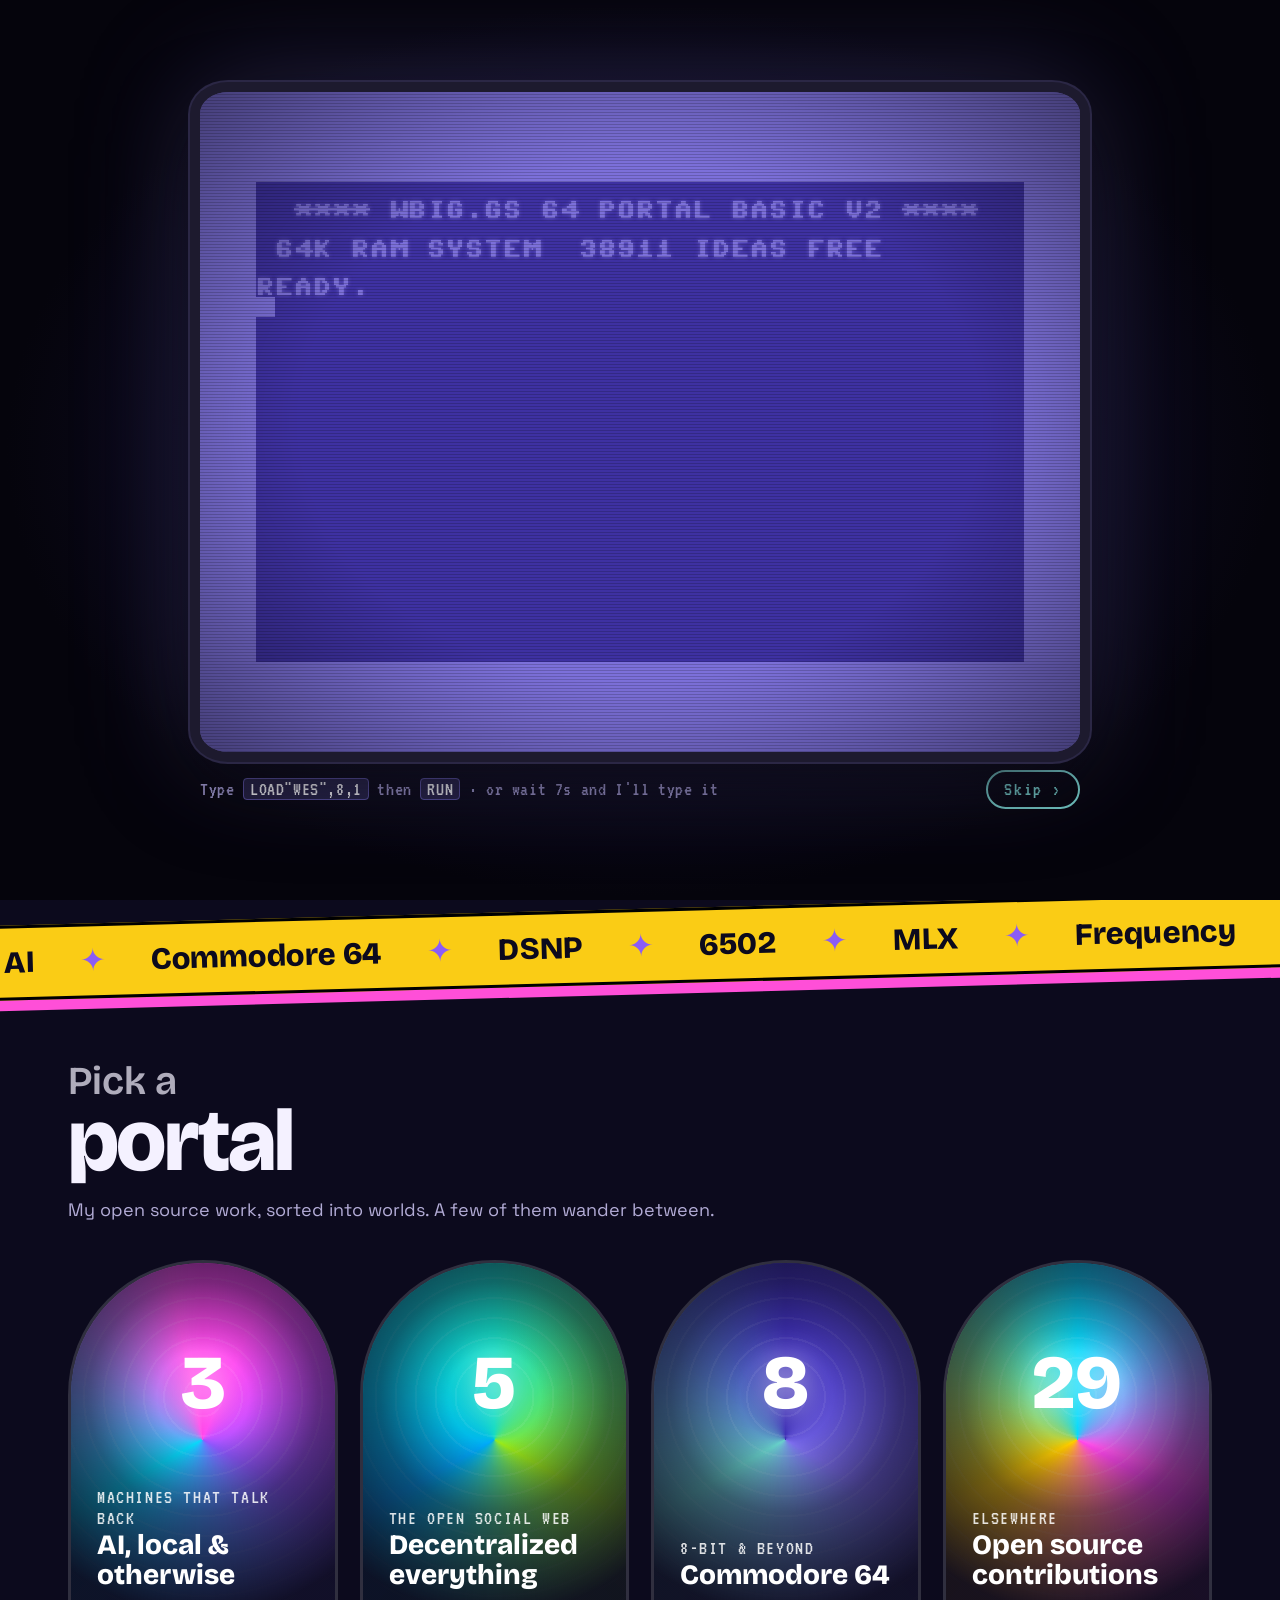
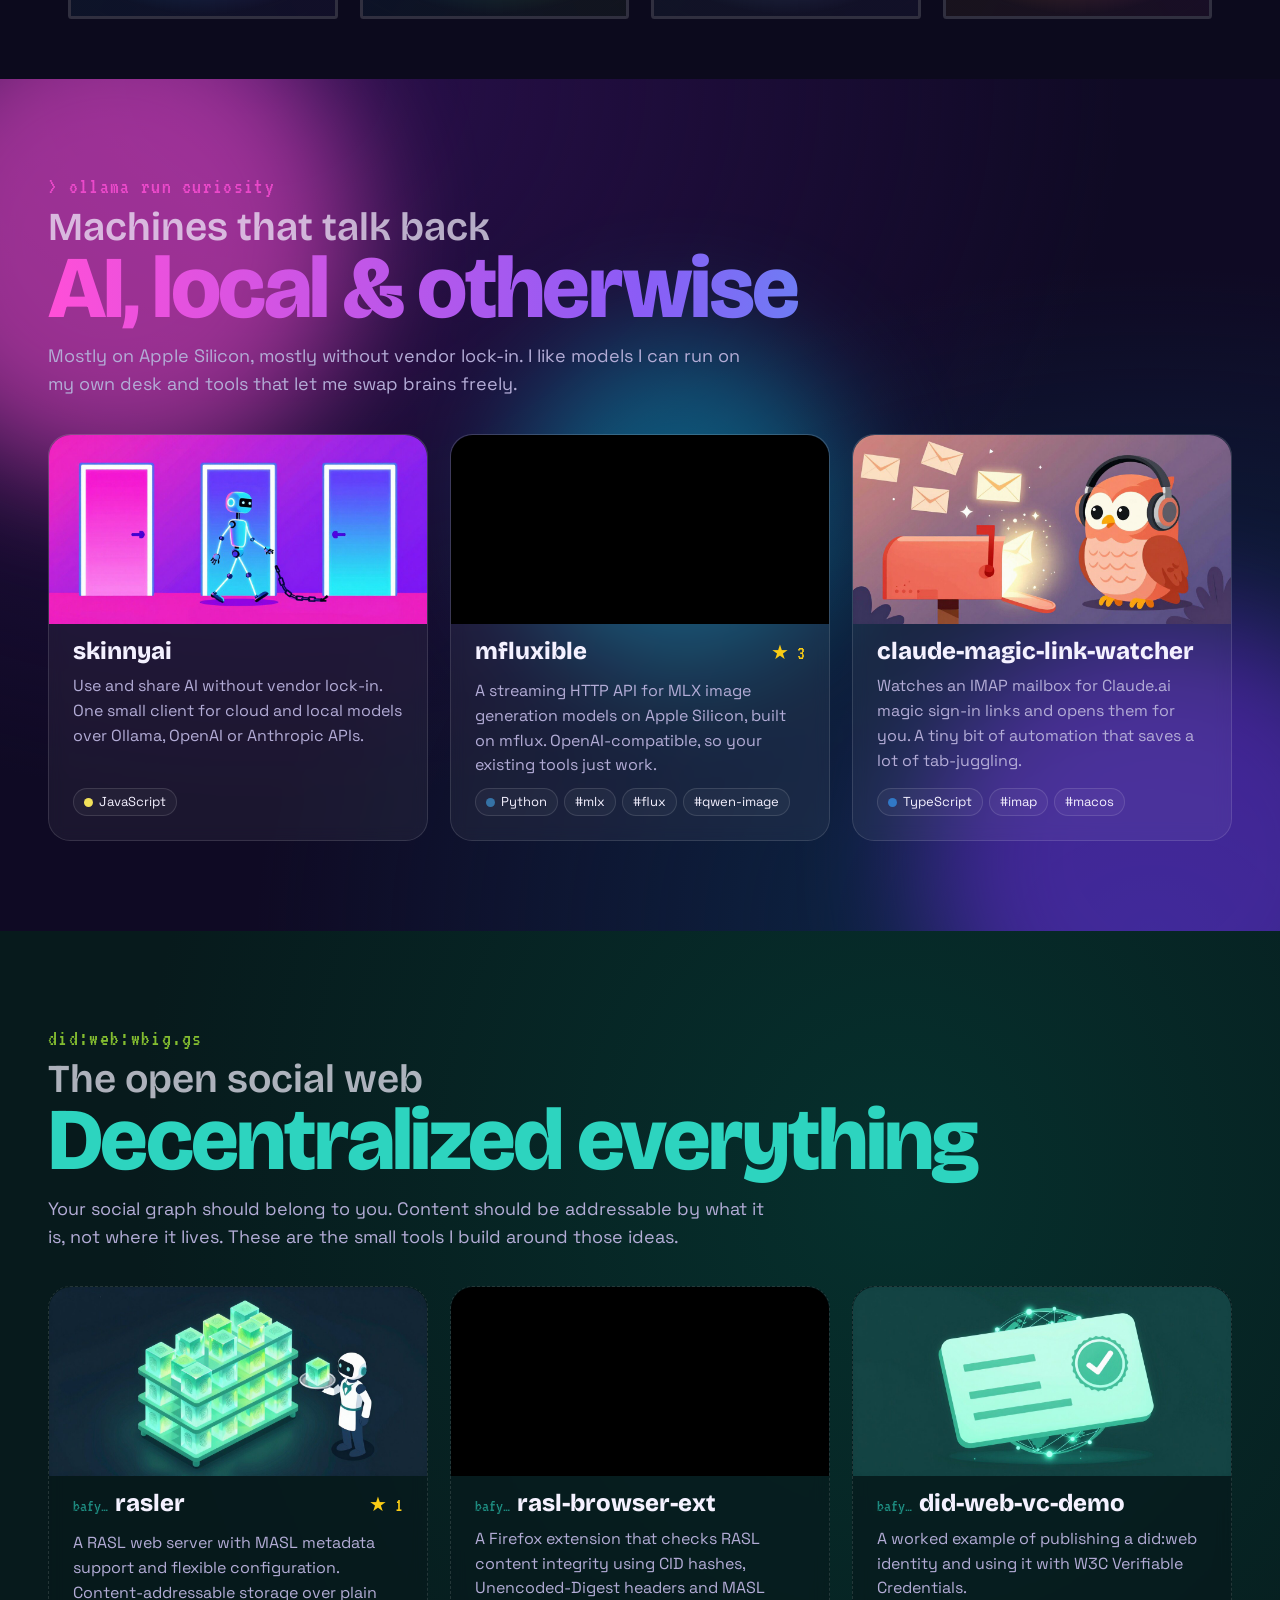
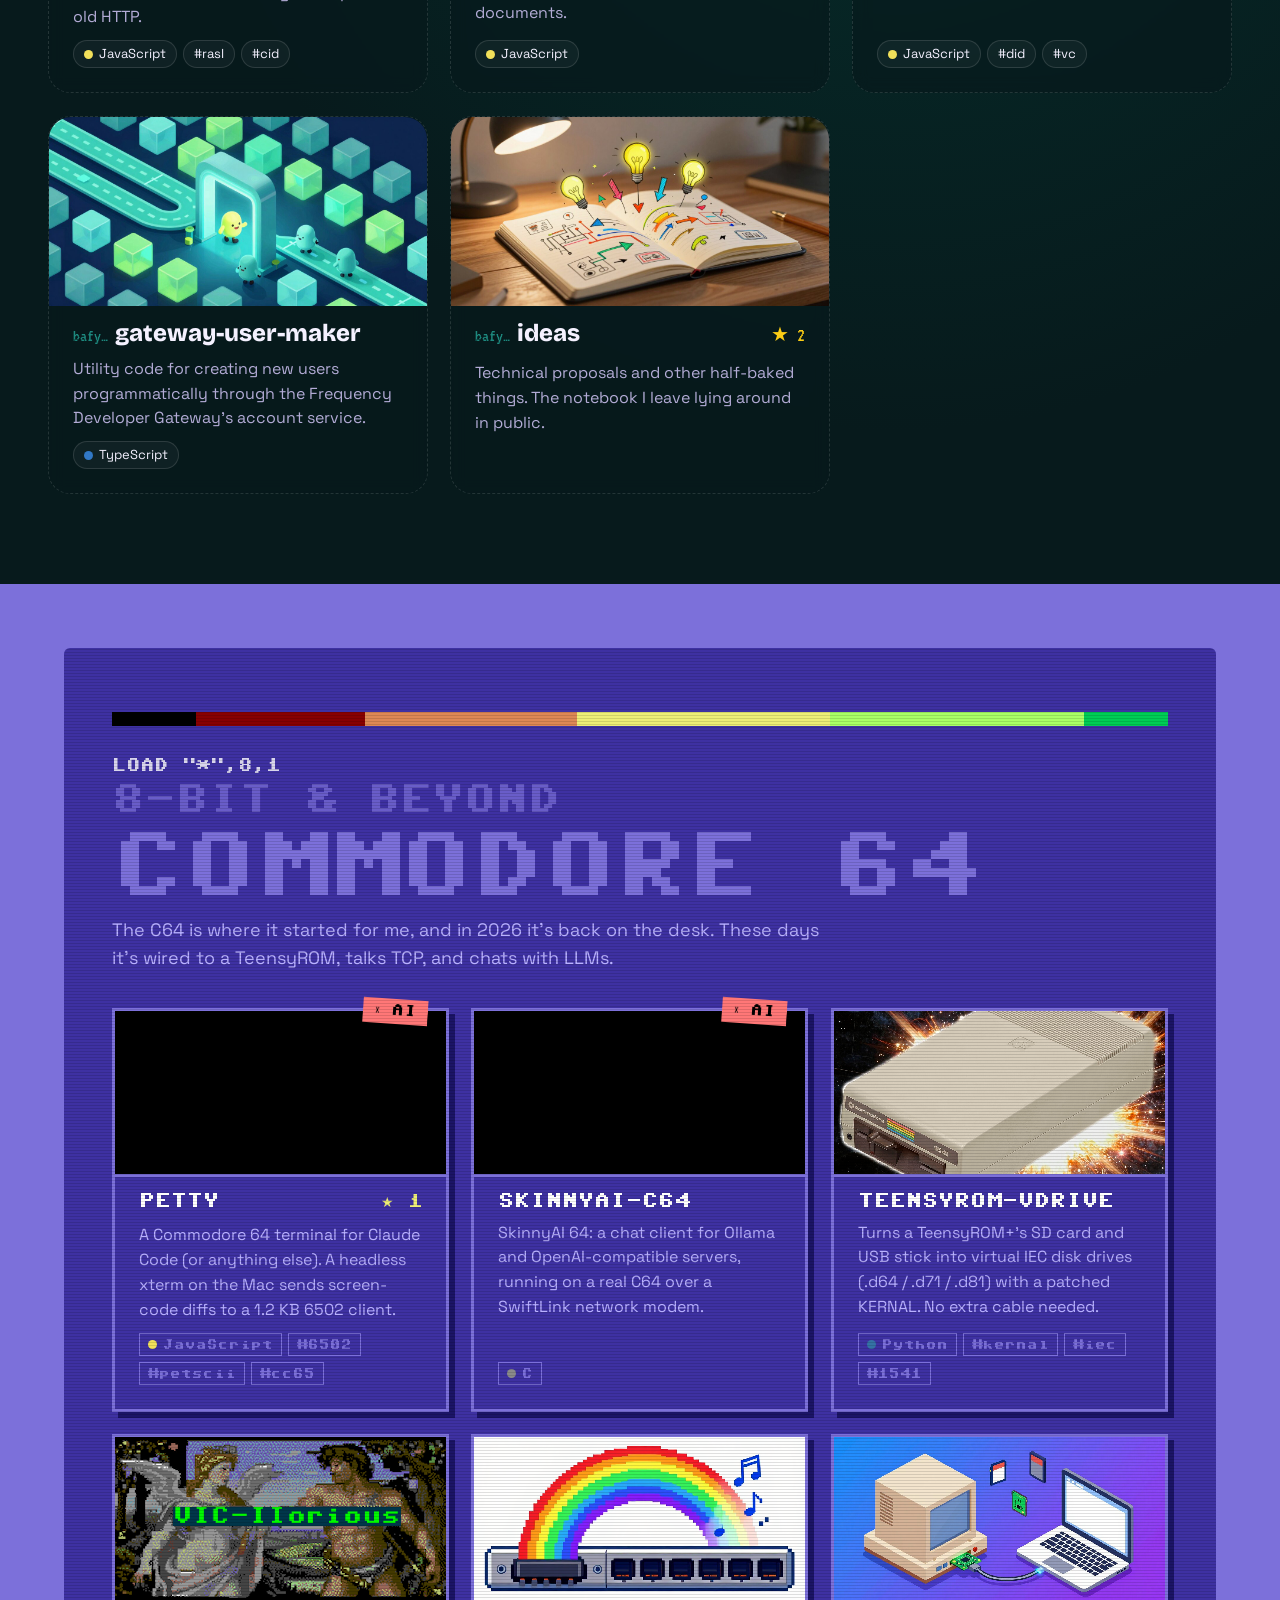
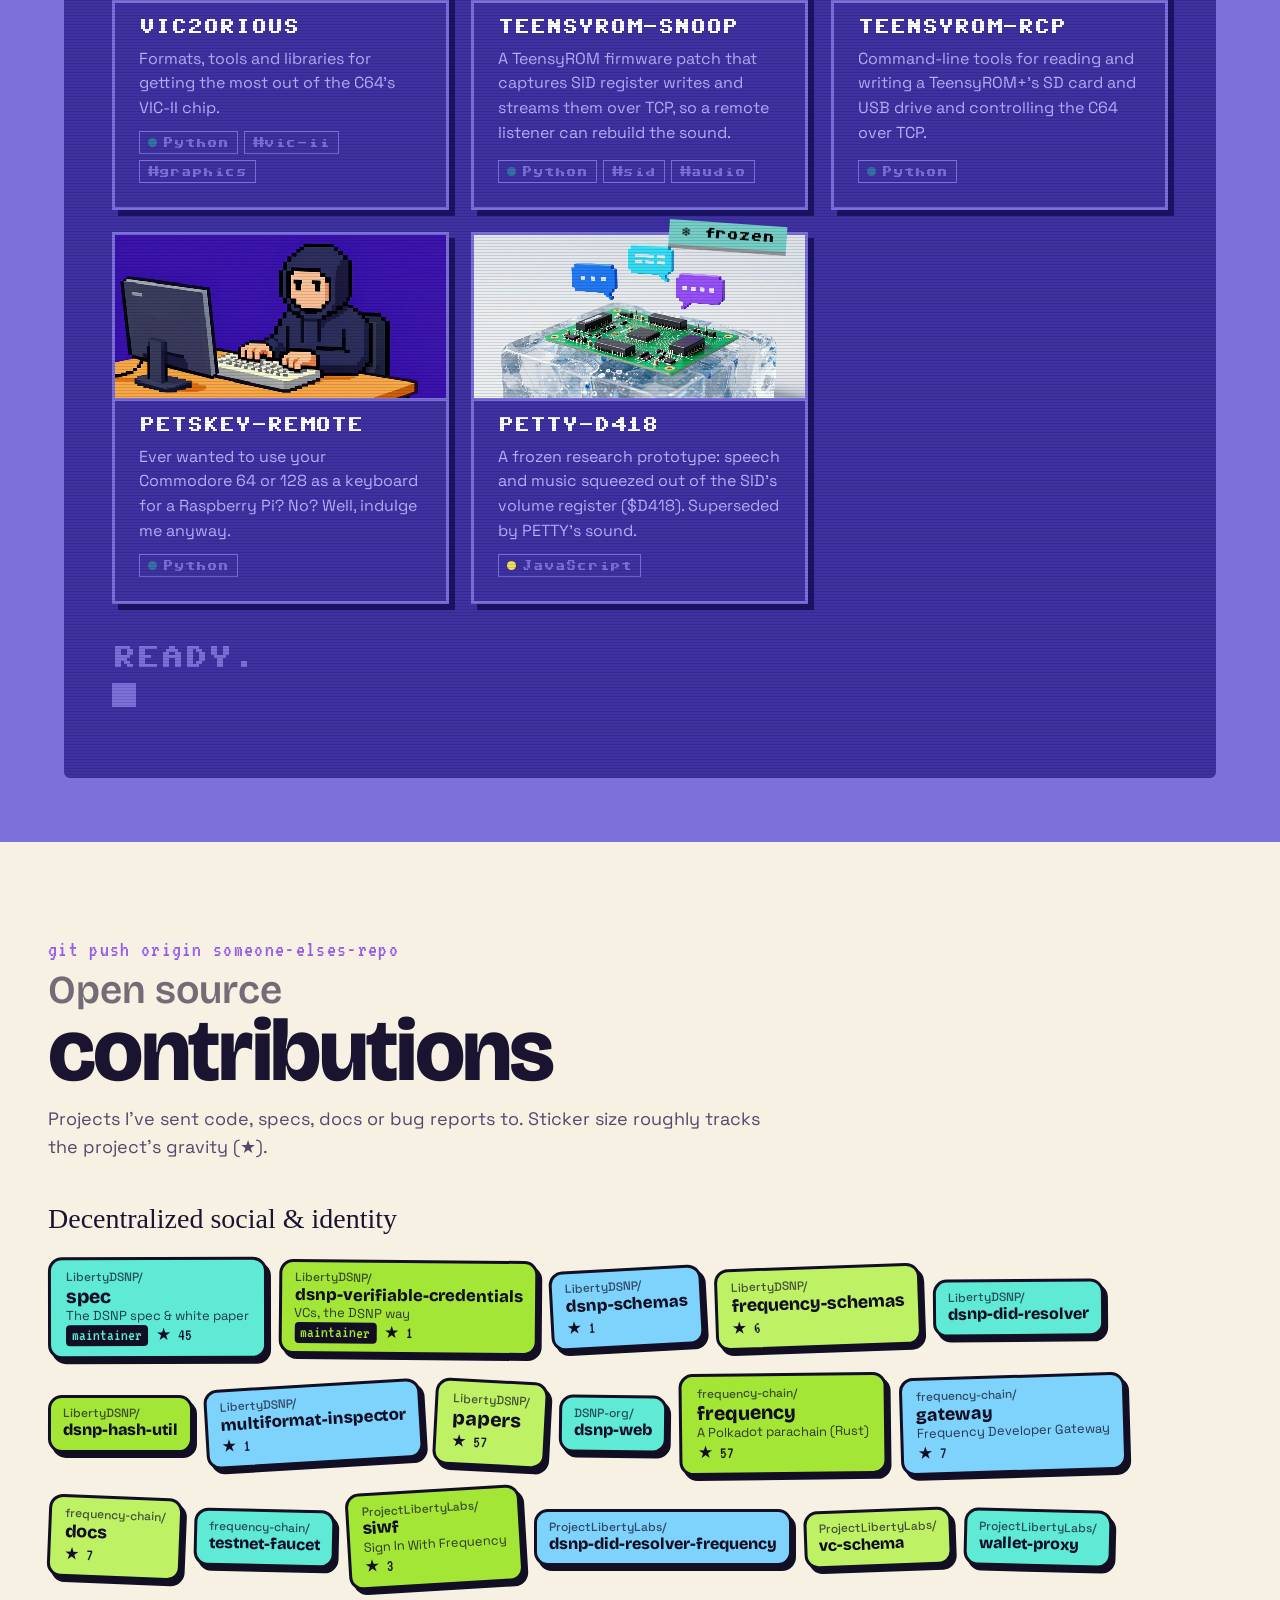
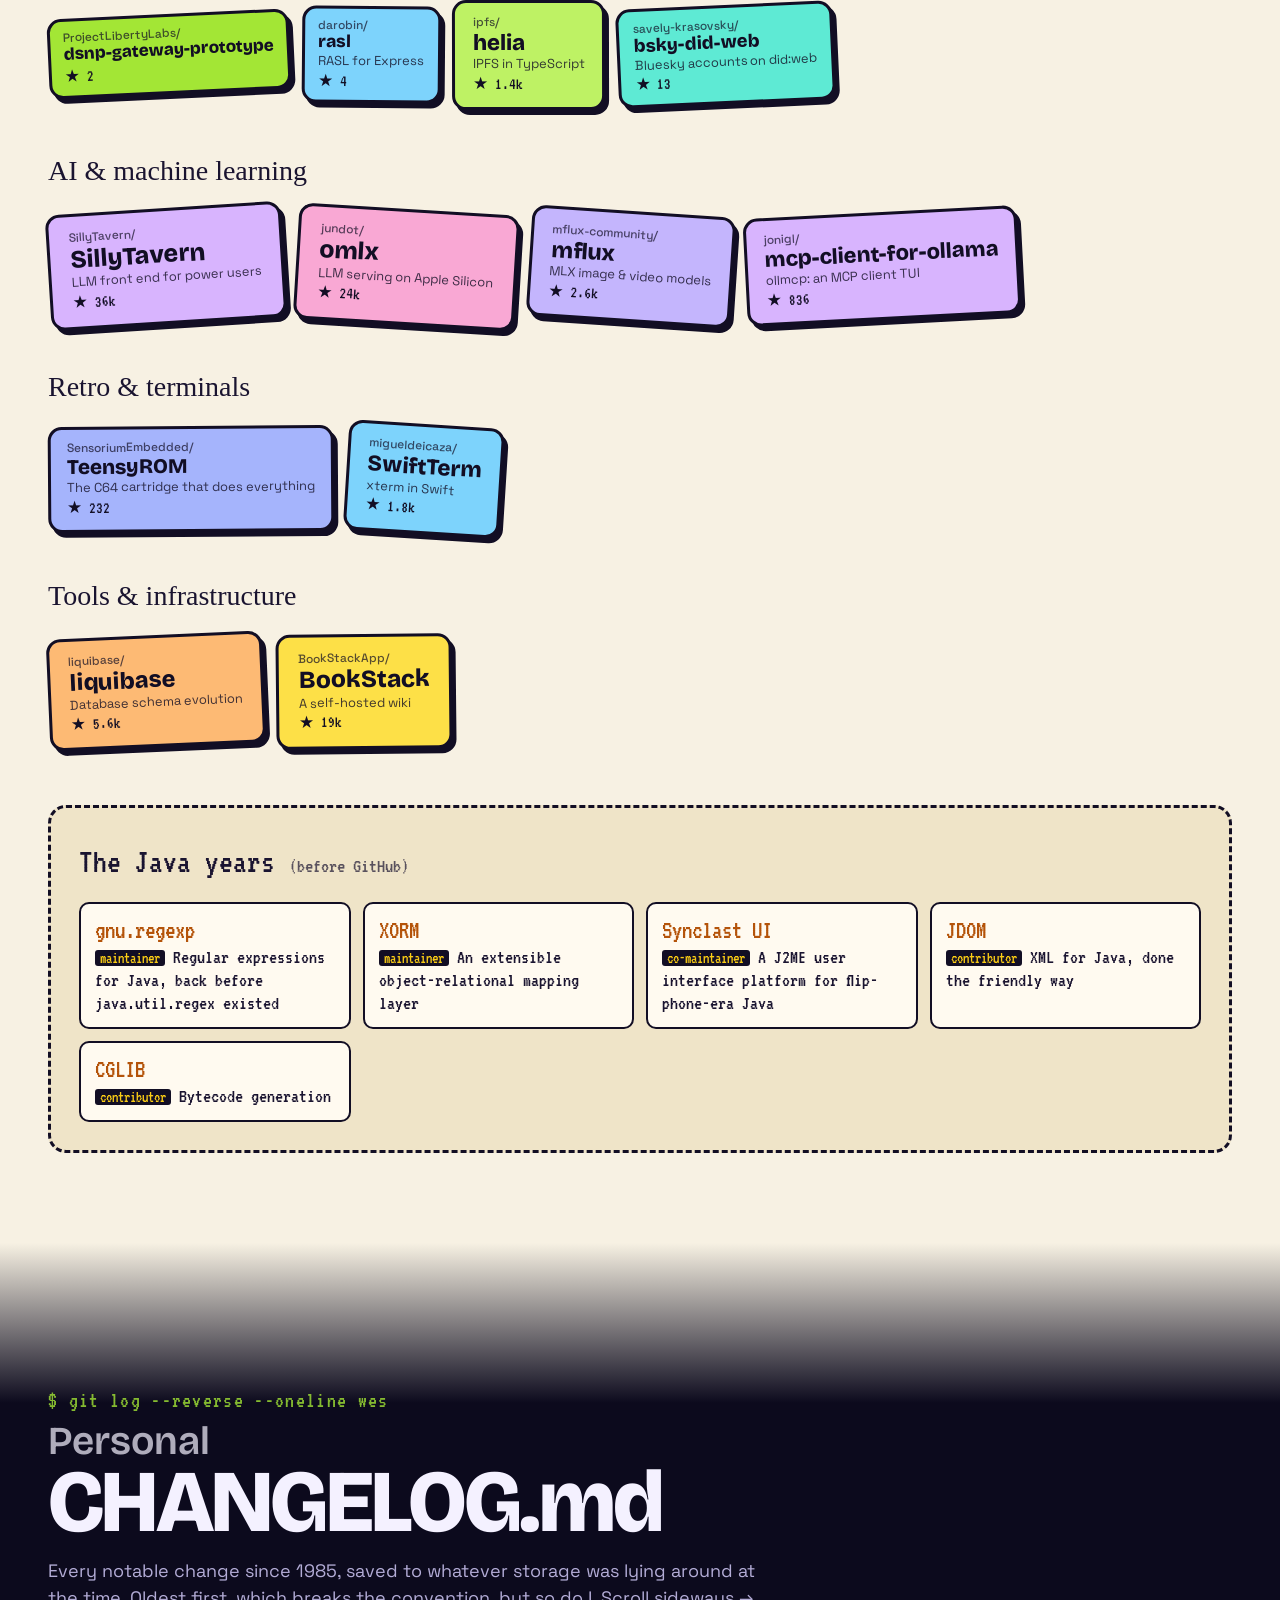
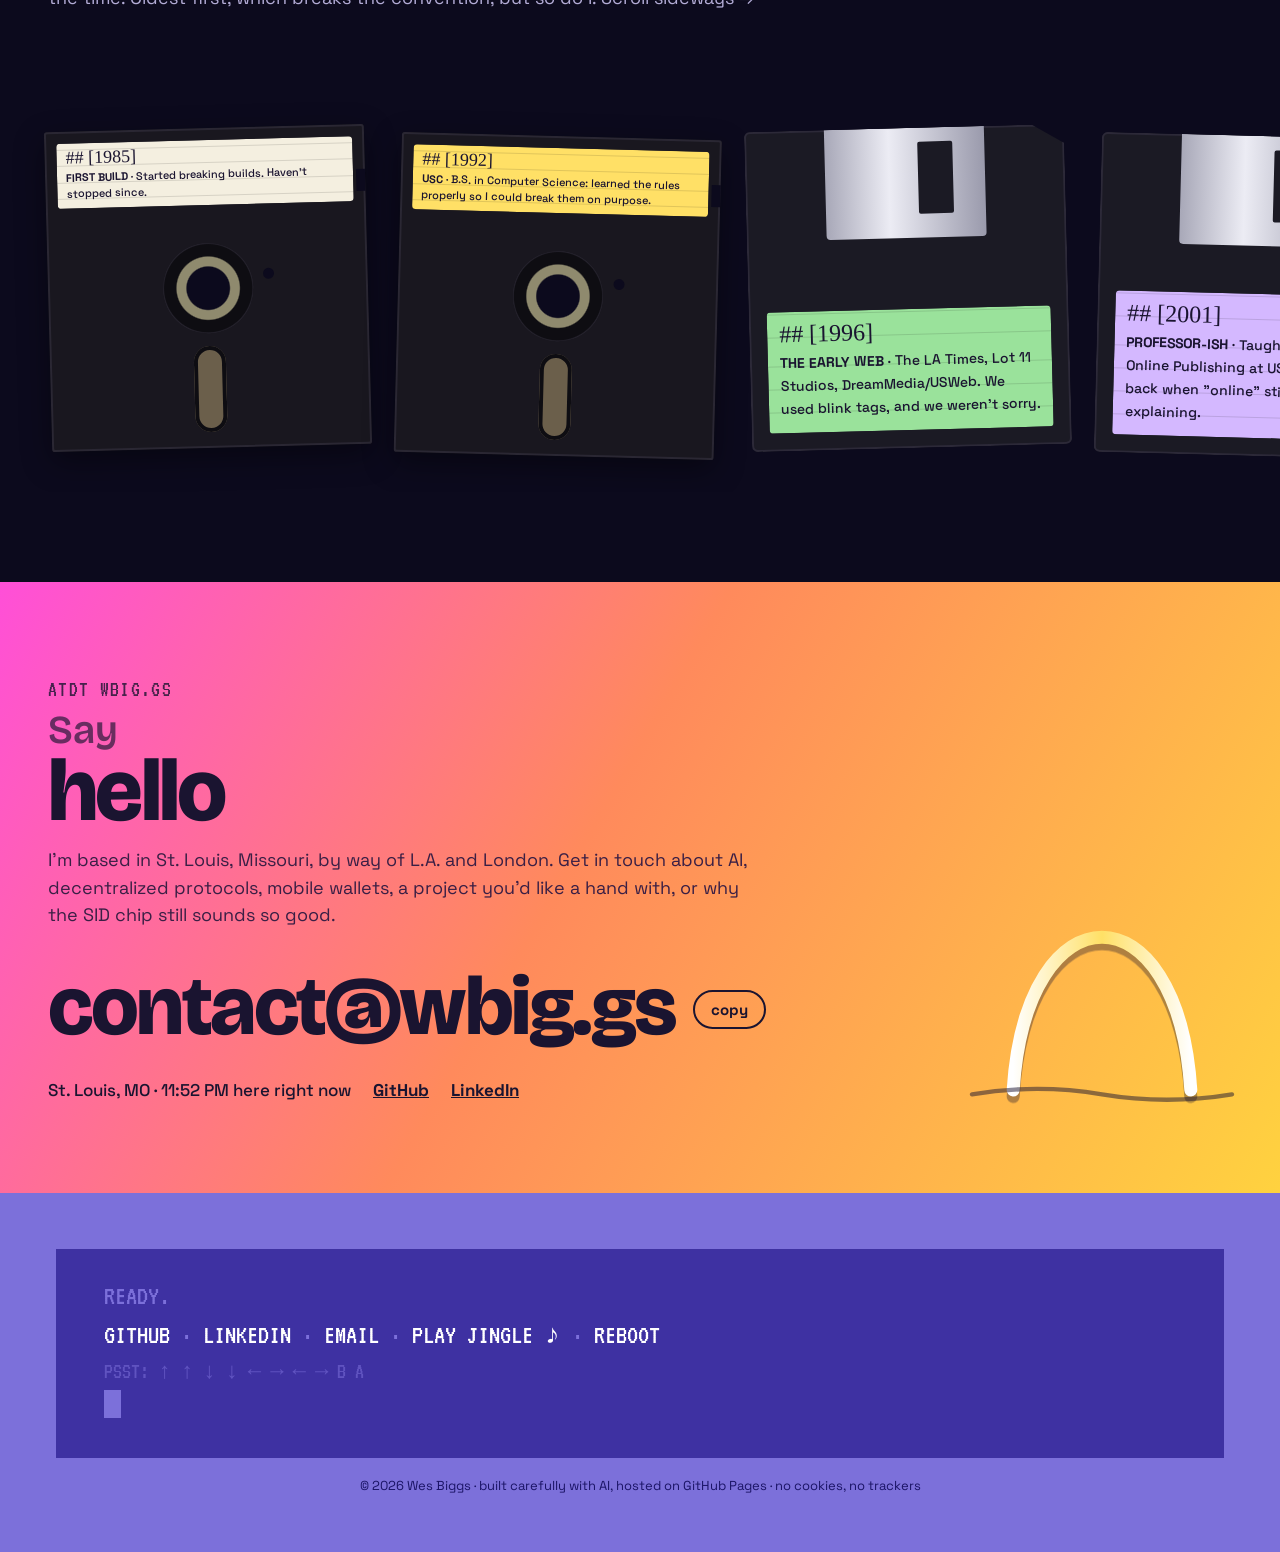
==== commit a6fe9499: "Switch C64 typography to C64 Pro Mono; square up the floppies - Self-host C64 Pro Mono (Style) for t" ====
--- a/index.html
+++ b/index.html
@@ -13,7 +13,8 @@
   <link rel="icon" href="favicon.svg" type="image/svg+xml">
   <link rel="preconnect" href="https://fonts.googleapis.com">
   <link rel="preconnect" href="https://fonts.gstatic.com" crossorigin>
-  <link href="https://fonts.googleapis.com/css2?family=Bricolage+Grotesque:opsz,wght@12..96,400;12..96,600;12..96,800&family=Space+Grotesk:wght@400;500;700&family=VT323&family=Press+Start+2P&family=Permanent+Marker&display=swap" rel="stylesheet">
+  <link href="https://fonts.googleapis.com/css2?family=Bricolage+Grotesque:opsz,wght@12..96,400;12..96,600;12..96,800&family=Space+Grotesk:wght@400;500;700&family=VT323&family=Permanent+Marker&display=swap" rel="stylesheet">
+  <link rel="preload" href="assets/fonts/C64_Pro_Mono-STYLE.woff2" as="font" type="font/woff2" crossorigin>
   <link rel="stylesheet" href="styles.css">
 </head>
 <body class="booting">
--- a/styles.css
+++ b/styles.css
@@ -1,4 +1,12 @@
 /* ───────────────────────── wbig.gs ───────────────────────── */
+/* C64 Pro Mono by Style (https://style64.org/c64-truetype). Per its license,
+   the font files must keep their original filenames. */
+@font-face {
+  font-family: "C64 Pro Mono";
+  src: url("assets/fonts/C64_Pro_Mono-STYLE.woff2") format("woff2"),
+       url("assets/fonts/C64_Pro_Mono-STYLE.woff") format("woff");
+  font-display: swap;
+}
 :root {
   --bg: #0c0a1d;
   --bg-2: #15112e;
@@ -24,6 +32,7 @@
   --display: "Bricolage Grotesque", "Space Grotesk", system-ui, sans-serif;
   --body: "Space Grotesk", system-ui, -apple-system, sans-serif;
   --retro: "VT323", ui-monospace, monospace;
+  --c64: "C64 Pro Mono", var(--retro);
   --marker: "Permanent Marker", "Comic Sans MS", cursive;
 
   --radius: 22px;
@@ -77,6 +86,9 @@
     0 0 120px rgba(124, 112, 218, 0.35);
   position: relative;
   overflow: hidden;
+  /* the border is whatever is left around a 320x200 (8:5) screen */
+  container-type: size;
+  display: grid; place-items: center;
 }
 .crt::after { /* scanlines + vignette */
   content: ""; position: absolute; inset: 0; pointer-events: none;
@@ -86,13 +98,13 @@
   mix-blend-mode: multiply;
 }
 .crt__screen {
-  height: 100%;
+  width: min(100cqw, 160cqh);
+  aspect-ratio: 8 / 5;
   container-type: size;
   background: var(--c64-blue);
   color: var(--c64-light);
-  /* 40 columns x 25 rows of square 8x8 cells, scaled to whatever size the screen is */
-  font-family: "Press Start 2P", var(--retro);
-  padding: 2.5% 3%;
+  /* exactly 40 columns x 25 rows of square 8x8 cells, flush with the border */
+  font-family: var(--c64);
   overflow: hidden;
   text-shadow: 0 0 4px rgba(124, 112, 218, 0.7);
   animation: flicker 0.12s infinite alternate;
@@ -102,7 +114,7 @@
   font-size: min(calc(100cqw / 40), calc(100cqh / 25)); line-height: 1;
 }
 .crt__screen .cur {
-  display: inline-block; width: 0.6em; height: 1em; vertical-align: -0.12em;
+  display: inline-block; width: 1em; height: 1em; vertical-align: -0.125em;
   background: currentColor; animation: blink 1s steps(1) infinite;
 }
 @keyframes flicker { from { opacity: .97 } to { opacity: 1 } }
@@ -430,10 +442,11 @@
   content: ""; position: absolute; inset: 0; pointer-events: none;
   background: repeating-linear-gradient(0deg, rgba(0,0,0,.12) 0 1px, transparent 1px 3px);
 }
-.world--c64 .section-title, .world--c64 .card__name { font-family: var(--retro); font-weight: 400; text-transform: uppercase; letter-spacing: .02em; }
-.world--c64 .section-title { font-size: clamp(48px, 9vw, 110px); line-height: .85; }
+.world--c64 .section-title, .world--c64 .card__name { font-family: var(--c64); font-weight: 400; text-transform: uppercase; letter-spacing: 0; }
+.world--c64 .section-title { font-size: clamp(32px, 6vw, 72px); line-height: 1; }
+.world--c64 .section-title span { font-weight: 400; margin-bottom: .5em; }
 .world--c64 .section-sub, .world--c64 .card__desc { color: #b9b1ff; }
-.world--c64 .world__eyebrow { color: #fff; }
+.world--c64 .world__eyebrow { color: #fff; font-family: var(--c64); font-size: 14px; letter-spacing: 0; }
 .raster-strip { height: 14px; margin: 0 0 30px; background: linear-gradient(90deg, #000 0 4%, #880000 4% 12%, #dd8855 12% 22%, #eeee77 22% 34%, #aaff66 34% 46%, #00cc55 46% 56%, #aaffee 56% 66%, #0088ff 66% 78%, #cc44cc 78% 88%, #ff7777 88% 96%, #000 96%); background-size: 200% 100%; animation: slide 6s linear infinite; image-rendering: pixelated; }
 .world--c64 .card {
   --accent: #fff;
@@ -443,13 +456,13 @@
   box-shadow: 6px 6px 0 #1b1466;
 }
 .world--c64 .card:hover { border-color: #fff; box-shadow: 10px 10px 0 #1b1466; }
-.world--c64 .card__name { font-size: 30px; color: #fff; }
-.world--c64 .chip { border-color: var(--c64-light); border-radius: 0; font-family: var(--retro); font-size: 17px; padding: 0 8px; background: transparent; }
-.world--c64 .badge { font-family: var(--retro); font-size: 18px; border-radius: 0; background: #ff7777; color: #000; }
+.world--c64 .card__name { font-size: 16px; line-height: 1.25; color: #fff; }
+.world--c64 .chip { border-color: var(--c64-light); border-radius: 0; font-family: var(--c64); font-size: 11px; padding: 2px 8px; background: transparent; }
+.world--c64 .badge { font-family: var(--c64); font-size: 12px; border-radius: 0; background: #ff7777; color: #000; }
 .world--c64 .badge--frozen { background: var(--c64-cyan); }
-.world--c64 .card__stars { color: #eeee77; }
-.c64-ready { font-family: var(--retro); font-size: 26px; margin: 36px 0 0; text-transform: uppercase; }
-.c64-ready .cur { display: inline-block; width: .6em; height: 1em; background: var(--c64-light); vertical-align: -.15em; animation: blink 1s steps(1) infinite; }
+.world--c64 .card__stars { color: #eeee77; font-family: var(--c64); font-size: 14px; }
+.c64-ready { font-family: var(--c64); font-size: 24px; margin: 36px 0 0; text-transform: uppercase; }
+.c64-ready .cur { display: inline-block; width: 1em; height: 1em; background: var(--c64-light); vertical-align: -.125em; animation: blink 1s steps(1) infinite; }
 
 /* Decentralized world: a graph nobody owns */
 .world--dweb { background: radial-gradient(ellipse at 70% 20%, #06302d 0%, transparent 60%), #071a1c; }
@@ -536,20 +549,30 @@
 }
 .media__year { display: flex; flex-wrap: wrap; justify-content: space-between; align-items: baseline; gap: 0 8px; }
 .media__year span { font-family: var(--marker); font-size: 24px; line-height: 1; white-space: nowrap; }
-.media__year small { font-family: var(--retro); font-size: 16px; opacity: .65; white-space: nowrap; }
 .media__text { font-size: 14px; line-height: 23px; margin: 6px 0 0; font-weight: 500; }
 .media__text a { color: inherit; text-decoration-thickness: 2px; text-underline-offset: 2px; }
 
+/* Floppies are square: wider card, art takes whatever height the label leaves */
+.media--floppy525, .media--floppy35 { width: 320px; aspect-ratio: 1; min-height: 0; }
+.media--floppy525 .media__art, .media--floppy35 .media__art { flex: 1 1 0; min-height: 0; height: auto; }
+.media--floppy525 .media__label, .media--floppy35 .media__label { flex: 0 0 auto; }
+
 /* 5¼" floppy: floppy and actually floppy. Label on top, hub & read slot below */
 .media--floppy525 { background: #19171f; border-radius: 3px; box-shadow: inset 0 0 0 2px #2a2733, 0 10px 30px rgba(0,0,0,.4); }
-.media--floppy525 .media__art { order: 2; height: 150px; }
+/* hub, index hole and read slot sit at fixed spots on the disk, whatever the label's size;
+   the hub is dead center, so the label has to fit in the top third */
+.media--floppy525 { padding: 12px; }
+.media--floppy525 .media__label { padding: 5px 9px 7px; background-image: repeating-linear-gradient(transparent 0 15px, rgba(0,0,0,.12) 15px 16px); background-position: 0 24px; }
+.media--floppy525 .media__year span { font-size: 18px; }
+.media--floppy525 .media__text { font-size: 11px; line-height: 16px; margin-top: 3px; }
+.media--floppy525 .media__art { order: 2; position: static; }
 .f525__hub {
-  position: absolute; left: 50%; top: 18px; width: 64px; height: 64px; translate: -50% 0; border-radius: 50%;
-  background: radial-gradient(circle, var(--bg) 0 15px, #8f8a6e 16px 22px, #0e0d12 23px 31px, #2a2733 32px);
-}
-.f525__index { position: absolute; left: calc(50% + 46px); top: 40px; width: 9px; height: 9px; border-radius: 50%; background: var(--bg); }
-.f525__slot { position: absolute; left: 50%; top: 92px; width: 26px; height: 56px; translate: -50% 0; border-radius: 13px; background: #6b5f4b; box-shadow: inset 0 0 0 4px #0e0d12; }
-.media--floppy525::after { content: ""; position: absolute; right: 0; top: 46%; width: 9px; height: 22px; background: var(--bg); } /* write-protect notch */
+  position: absolute; left: 50%; top: 50%; width: 28%; aspect-ratio: 1; translate: -50% -50%; border-radius: 50%;
+  background: radial-gradient(circle closest-side, var(--bg) 0 47%, #8f8a6e 50% 69%, #0e0d12 72% 97%, #2a2733 100%);
+}
+.f525__index { position: absolute; left: 69%; top: 46%; width: 3.5%; aspect-ratio: 1; translate: -50% -50%; border-radius: 50%; background: var(--bg); }
+.f525__slot { position: absolute; left: 50%; top: 68%; bottom: 5%; width: 10%; translate: -50% 0; border-radius: 999px; background: #6b5f4b; box-shadow: inset 0 0 0 4px #0e0d12; }
+.media--floppy525::after { content: ""; position: absolute; right: 0; top: 14%; width: 9px; height: 22px; background: var(--bg); } /* write-protect notch */
 
 /* 3½" floppy: the save icon, in the flesh */
 .media--floppy35 { background: #1b1a24; clip-path: polygon(0 0, 90% 0, 100% 6%, 100% 100%, 0 100%); border-radius: 6px; box-shadow: inset 0 0 0 2px #2c2938; }
@@ -648,8 +671,11 @@
 
 /* ───────── C64 mode (Konami code) ───────── */
 body.c64-mode, body.c64-mode * {
-  font-family: var(--retro) !important;
-}
+  font-family: var(--c64) !important;
+  letter-spacing: 0 !important;
+}
+/* C64 Pro Mono is 2.5x wider than VT323; shrink it so the page keeps its shape */
+body.c64-mode { font-size-adjust: cap-height 0.5; }
 body.c64-mode { text-transform: uppercase; background: var(--c64-blue); border: clamp(10px, 3vw, 36px) solid var(--c64-light); }
 body.c64-mode .hero__name { letter-spacing: 0; font-weight: 400; }
 body.c64-mode .world:not(.world--c64), body.c64-mode .world--contrib, body.c64-mode .vintage { background: var(--c64-blue); color: var(--c64-light); }
@@ -673,6 +699,7 @@
   .portal__label { font-size: 16px; }
   .cards { grid-template-columns: 1fr; }
   .media { width: 230px; }
+  .media--floppy525, .media--floppy35 { width: 290px; }
   .world { padding-top: 64px; padding-bottom: 64px; }
 }
 
